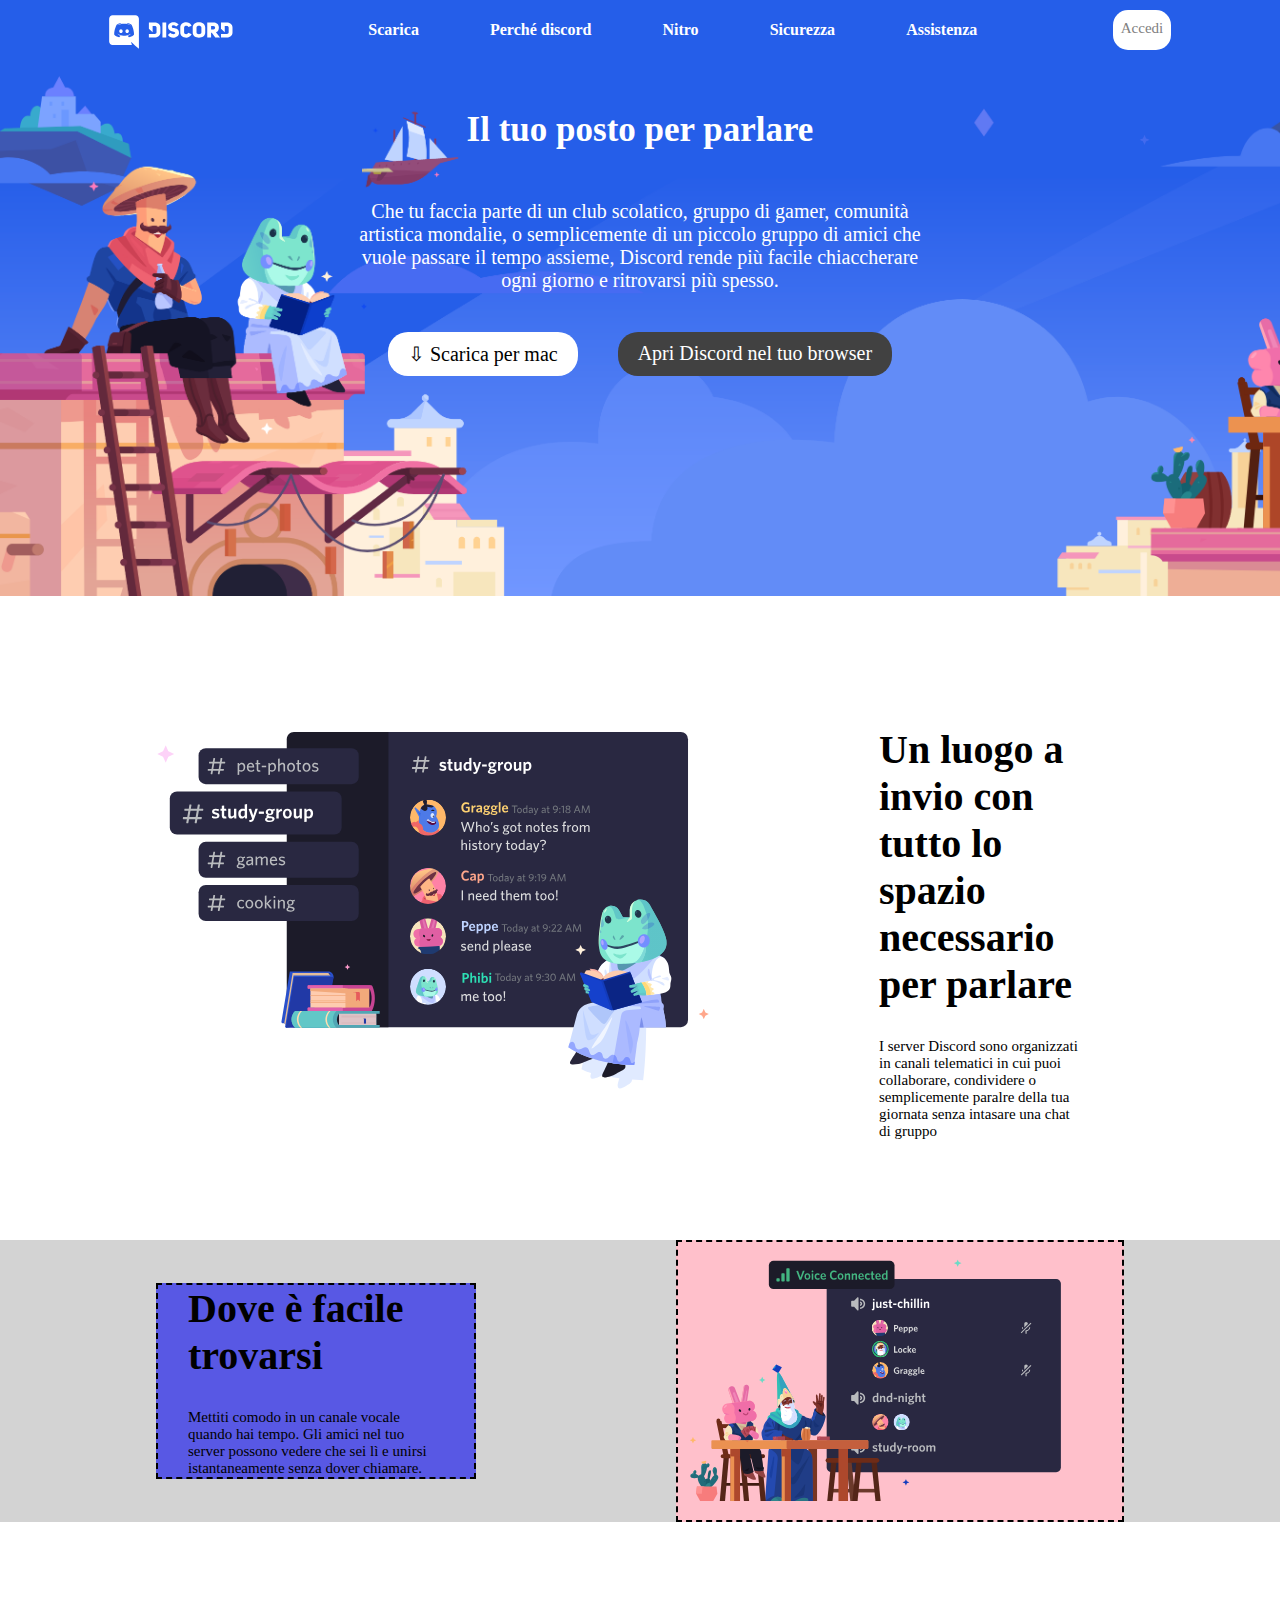
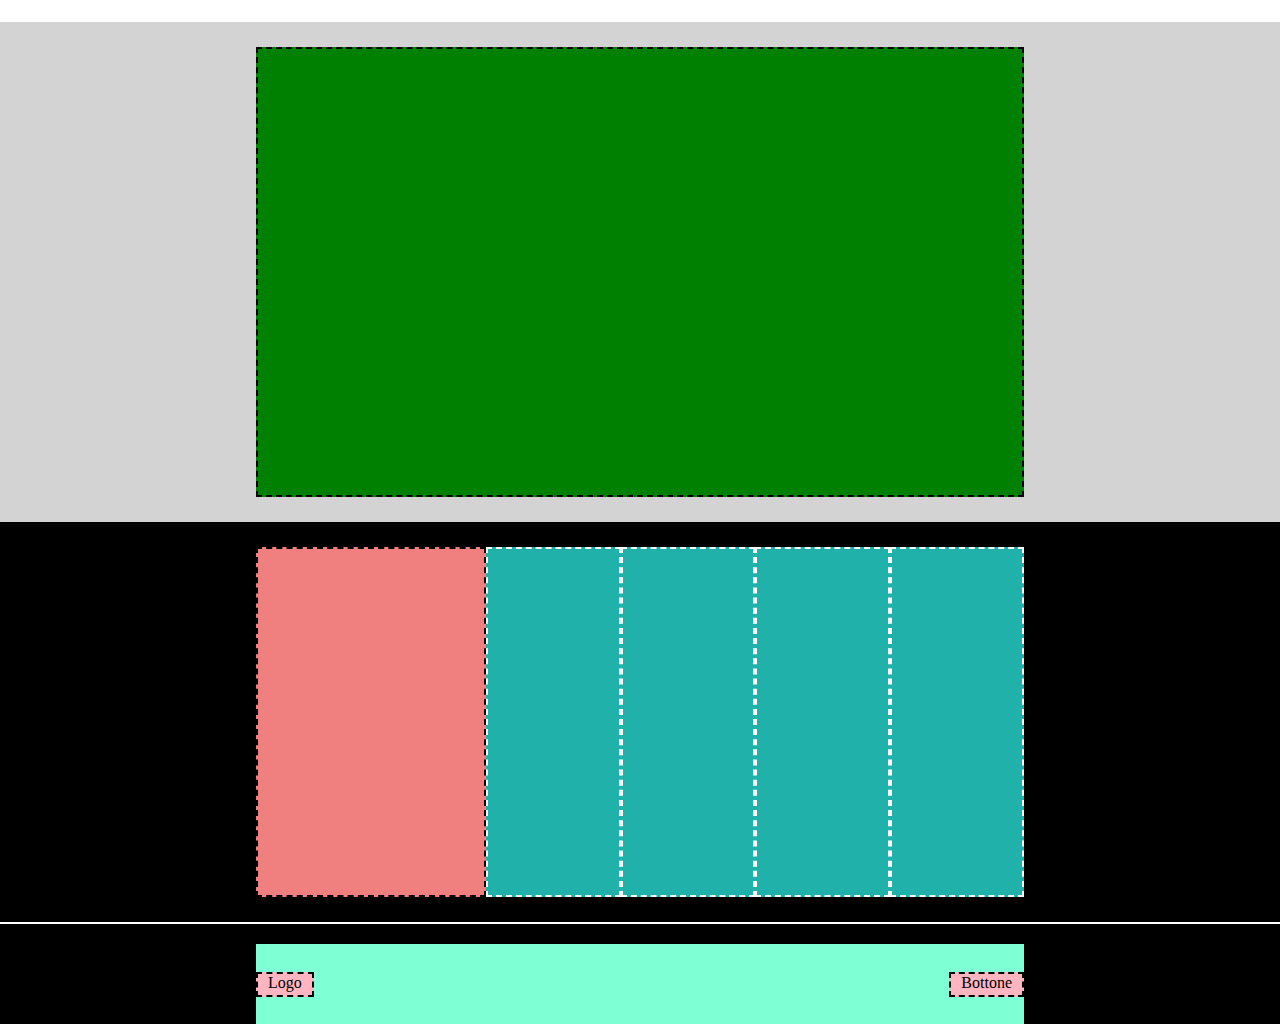
==== index.html @ e470d0fe "Caricamento di file index.html, syle.css e cartella img, header quasi completo e lavoro in corso sul" ====
<!DOCTYPE html>
<html lang="en">
    <head>
        <meta charset="UTF-8">
        <meta http-equiv="X-UA-Compatible" content="IE=edge">
        <meta name="viewport" content="width=device-width, initial-scale=1.0">
        <link rel="stylesheet" href="./css/style.css">
        <title>Esercizio: htmlcss-struttura-discord</title>
    </head>
    <body>

        <!-- Inizio header -->
        <header class="img-container">
            <div class="header-container">
                <div class="row-header">
                    <div class="col-logo margin-righ-100"><img src="./img/logo.svg" alt="logo"></div>
                        <div class="col-link ">
                            <ul class="unordered-list">
                                <li> <a class="link-header" href="https://discord.com/download">Scarica</a></li>
                                <li> <a class="link-header" href="https://discord.com/servers">Perché discord</a></li>
                                <li> <a class="link-header" href="https://discord.com/nitro">Nitro</a></li>
                                <li> <a class="link-header" href="https://discord.com/safetycenter">Sicurezza</a></li>
                                <li> <a class="link-header" href="https://support.discord.com/hc/it">Assistenza</a></li>
                            </ul>
                        </div>
                    <div class="col-login margin-left-100 accedi "> 
                        <a class="link-header-access" href="https://discord.com/channels/@me">Accedi</a>
                    </div>
                </div>
            </div>
            <!-- Header section -->
            <section class="row-blue">
                <div class="row-central">
                    <div class="pink-col ">
                        <h2 class="h2-title margin-top-bottom-50">Il tuo posto per parlare</h2>
                        <p class="first-p">Che tu faccia parte di un club scolatico, gruppo di gamer, comunità artistica mondalie, o semplicemente di un piccolo gruppo di amici che vuole passare il tempo assieme, Discord rende più facile chiaccherare ogni giorno e ritrovarsi più spesso.</p>
                        <div class="botton-container padding-vertical-200">
                            <div class="botton-common download-mac margin-20">&#8681; Scarica per mac</div>
                            <div class="botton-common open-discord-browser margin-20">Apri Discord nel tuo browser</div>
                        </div>
                        </div>
                </div>
            </section>
        </header>   
        
        <!-- Inizio Main --> 
        <main>

            <!-- Seconda section -->

            <section class="row-white">
                <div class="white-container margin-top-bottom-100">
                    <div class="lightblue-col margin-righ-30">
                        <img class="img-item" src="./img/item1.svg" alt="">
                    </div>
                    <div class="lightpink-col margin-top-30">
                        <h3>Un luogo a invio con tutto lo spazio necessario per parlare </h3>
                        <p class="margin-top-30 p-section-two">I server Discord sono organizzati in canali telematici in cui puoi collaborare, condividere o semplicemente paralre della tua giornata senza intasare una chat di gruppo</p>
                    </div>
                </div>
            </section>

            <!-- Terza section -->

            <section class="row-gray">
                <div class="gray-container  margin-top-bottom-100">
                    <div class="lightblue-col-two margin-righ-100">
                        <h3>Dove è facile trovarsi</h3>
                        <p class="margin-top-30 p-section-two">Mettiti comodo in un canale vocale quando hai tempo. Gli amici nel tuo server possono vedere che sei lì e unirsi istantaneamente senza dover chiamare. </p>
                    </div>
                    <div class="lightpink-col-two margin-left-100">
                        <img class="img-item" src="./img/item2.svg" alt="">
                    </div>
                </div>
            </section>

            <!-- Quarta section -->

            <section class="row-white">
                <div class="white-container">
                    <div class="lightblue-col">
                    </div>
                    <div class="lightpink-col">
                    </div>
                </div>
            </section>

              <!-- Quarta section -->

              <section class="row-gray">
                <div class="gray-container-two">
                    <div class="green-col">
                    </div>
                </div>
             </section>

            <!-- Quinta section -->

            <section class="row-black">
                <div class="black-container">
                        <div class="darkpink-col">
                        </div>
                        <div class="aqua-col">
                        </div>
                        <div class="aqua-col">
                        </div>
                        <div class="aqua-col">
                        </div>
                        <div class="aqua-col">
                        </div>
                </div>
            </section>
        </main>

        <!-- Footer -->

        <footer>
            <section class="row-black">
                <div class="black-container-two">
                    <div class="lightgreen-container">
                        <div class="footer-logo-col">Logo</div>
                        <div class="footer-bottone-col">Bottone</div>
                    </div>
                </div>
            </section>
        </footer>
    </body>
</html>
---- css/style.css ----
/* Stile di default */
*{
    margin: 0;
    padding: 0;
    box-sizing: border-box;
}
.margin-top-10{
    margin-top: 10px;
}

.margin-top-30{
    margin-top: 30px;
}
 .margin-horizontal-100{
    margin: 0px 100px;
 }
 
 .margin-left-100{
    margin-left: 100px;
 }

 .margin-righ-100{
    margin-right: 100px;
 }

 .margin-20{
    margin: 20px;
 }

 .margin-top-bottom-50{
    margin: 50px 0px;
 }

 .margin-top-bottom-100{
    margin: 100px 0px;
 }
 
 .padding-vertical-200{
    padding: 20px 0px 200px 0px;
 }

/* Stile header */

.header-container{   
    display: flex;
    width: 100%;
    height: 60px;
    justify-content: center;
    align-items: center;
}
 
.row-header{
    display: flex;   
    height: 40px;
    justify-content: space-between;   
}

.col-logo, .col-login, .col-link {
    height: 100%;
}

.col-logo {
    padding-top: 5px;
}

.col-link{
    text-align: center;
    width: 680px;
}

.col-login{
    display: flex;
    justify-content: flex-end;
}

/* Link  */

a:link {
    text-decoration: none;
}

.link-header{
    color: white;
    font-weight: bolder;
}

.link-header-access{
    color: grey;
    
}

/* Lista non ordinata*/

ul{
    display: flex;
    list-style-type: none;
    justify-content: space-around;
    align-items: center;
    height: 100%;
}

.accedi{
    font-size: 15px;
    border-radius: 15px;
    padding: 10px 8px 8px 8px;
    color: black;
    background-color: white;
}

/* Inizio main */

main{
 
}

/* Header section  */

.row-blue{
    margin-bottom: 2px;
}

.img-container{
    width: 100%;
    background-image: url(../img/jumbo.png);
    background-size: cover;
}

.row-central{
    display: flex;
    justify-content: center;
    padding: 0px 50px 0px 50px;
}

.pink-col{
    display: flex;
    flex-direction: column;
    justify-content: space-evenly;
    width: 50%;
    color: white;
}

.h2-title{
    font-size: 35px;
    text-align: center;
}

.first-p{
  text-align: center;
  font-size: 20px;
}

.botton-container{
    display: flex;
    justify-content: center;
}

.botton-common{
    font-size: 20px;
    border-radius: 20px;
    padding: 10px 20px 10px 20px;
}

.download-mac{
    color: black;
    background-color: white;
}

.open-discord-browser {
    color: white;
    background-color: rgb(65, 65, 65);
}


/* Seconda section */

.white-container{
    display: flex;
    width: 100%;
    background-color: white;
    justify-content: center;
}

.img-item{
   width: 90%;
   margin-bottom: 15px;
}

.lightpink-col{
    padding: 0px 60px 0px 60px;
    width: 25%;
}

h3{
    font-size: 40px;
}

.p-section-two{
    font-size: 15px;
}

/* Terza section */

.gray-container{
    background-color: lightgray;
    display: flex;
    width: 100%;
    justify-content: center;
    align-items: center;
}

.lightblue-col-two{
    border: 2px dashed black;
    width: 25%;
    background-color: rgb(88, 88, 228);
    padding: 0px 30px 0px 30px;
}

.lightpink-col-two{
    border: 2px dashed black;
    width: 35%;
    background-color: rgb(255, 192, 203);
}

/* Quarta section */

.gray-container-two{
    background-color: lightgray;
    display: flex;
    height: 500px;
    width: 100%;
    justify-content: center;
    align-items: center;
}

.green-col{
    border: 2px dashed black;
    height: 450px;
    width: 60%;
    background-color: green;
}

/* Quinta section */

.black-container{
    display: flex;
    height: 400px;
    width: 100%;
    background-color: rgb(0, 0, 0);
    justify-content: center;
    align-items: center;
    margin-bottom: 2px;
}

.darkpink-col{
    border: 2px dashed black;
    width: 18%;
    height: 350px;
    background-color: rgb(240, 128, 128);
}

.aqua-col{
    border: 2px dashed white;
    width: 10.5%;
    height: 350px;
    background-color: rgb(32, 178, 170);
}

/* Footer */

.black-container-two{
    display: flex;
    height: 100px;
    width: 100%;
    background-color: rgb(0, 0, 0);
    justify-content: center;
    align-items: flex-end;
}

.lightgreen-container{
    display: flex;
    width: 60%;
    height: 80px;
    background-color: rgb(127, 255, 212);
    justify-content: space-between;
    align-items: center;
}

.footer-logo-col, .footer-bottone-col{
    border: 2px dashed black;
    height: 25px;
    padding: 0px 10px 0px 10px;
    background-color: rgb(255, 182, 193);
}
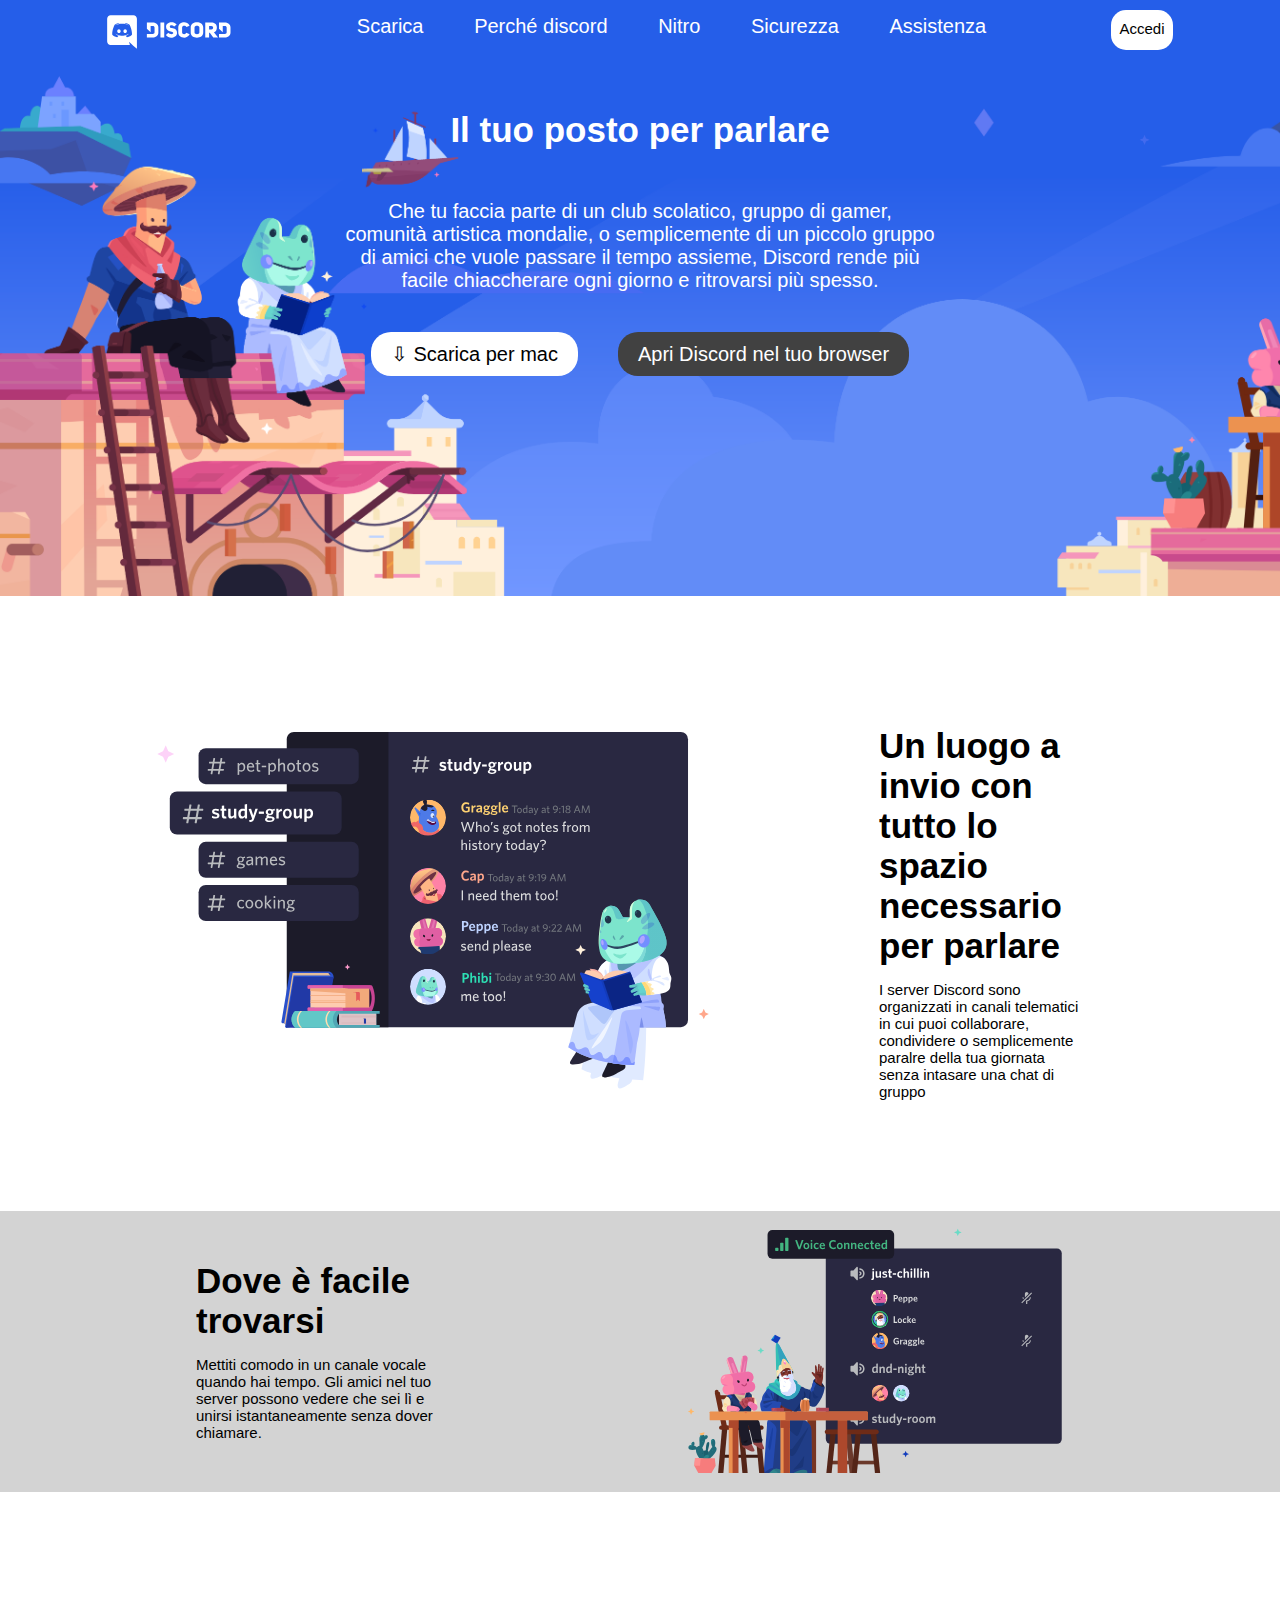
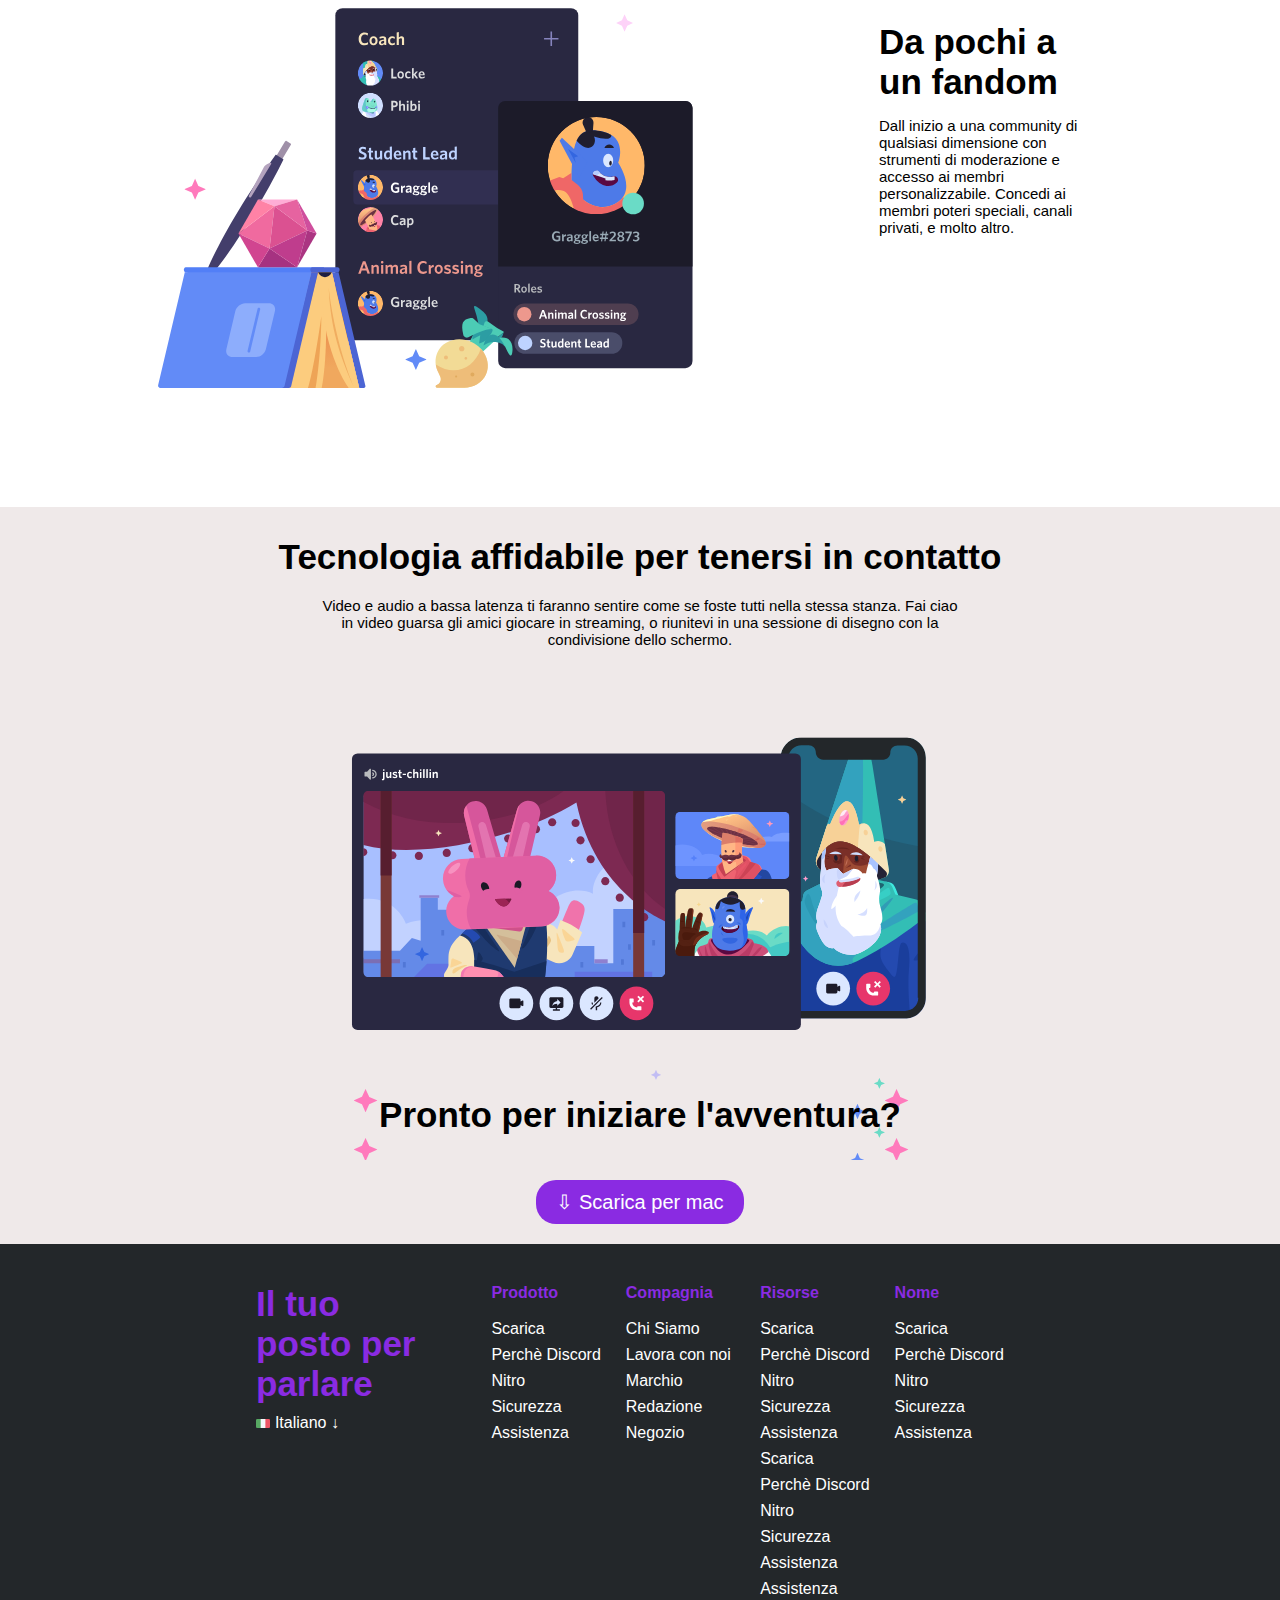
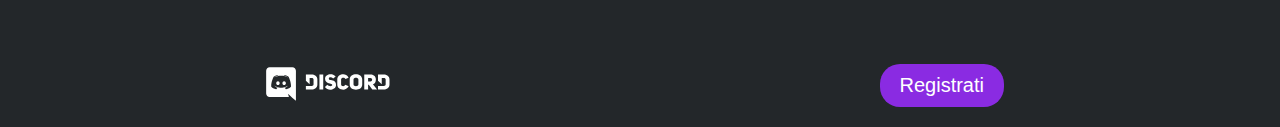
==== commit 00d94858: "Section quasi finite ed anche il footer, devo modificare le classi." ====
--- a/index.html
+++ b/index.html
@@ -4,6 +4,7 @@
         <meta charset="UTF-8">
         <meta http-equiv="X-UA-Compatible" content="IE=edge">
         <meta name="viewport" content="width=device-width, initial-scale=1.0">
+        <link href="http://fonts.cdnfonts.com/css/whitney-2" rel="stylesheet">
         <link rel="stylesheet" href="./css/style.css">
         <title>Esercizio: htmlcss-struttura-discord</title>
     </head>
@@ -13,9 +14,11 @@
         <header class="img-container">
             <div class="header-container">
                 <div class="row-header">
-                    <div class="col-logo margin-righ-100"><img src="./img/logo.svg" alt="logo"></div>
+                    <div class="col-logo margin-righ-100">
+                        <img src="./img/logo.svg" alt="logo">
+                    </div>
                         <div class="col-link ">
-                            <ul class="unordered-list">
+                            <ul class="unordered-list-header">
                                 <li> <a class="link-header" href="https://discord.com/download">Scarica</a></li>
                                 <li> <a class="link-header" href="https://discord.com/servers">Perché discord</a></li>
                                 <li> <a class="link-header" href="https://discord.com/nitro">Nitro</a></li>
@@ -24,19 +27,21 @@
                             </ul>
                         </div>
                     <div class="col-login margin-left-100 accedi "> 
-                        <a class="link-header-access" href="https://discord.com/channels/@me">Accedi</a>
+                        <a class="link-header-login" href="https://discord.com/channels/@me">Accedi</a>
                     </div>
                 </div>
             </div>
+
             <!-- Header section -->
+           
             <section class="row-blue">
                 <div class="row-central">
                     <div class="pink-col ">
                         <h2 class="h2-title margin-top-bottom-50">Il tuo posto per parlare</h2>
                         <p class="first-p">Che tu faccia parte di un club scolatico, gruppo di gamer, comunità artistica mondalie, o semplicemente di un piccolo gruppo di amici che vuole passare il tempo assieme, Discord rende più facile chiaccherare ogni giorno e ritrovarsi più spesso.</p>
-                        <div class="botton-container padding-vertical-200">
-                            <div class="botton-common download-mac margin-20">&#8681; Scarica per mac</div>
-                            <div class="botton-common open-discord-browser margin-20">Apri Discord nel tuo browser</div>
+                        <div class="button-container padding-vertical-200">
+                            <button class="button-common download-mac-first margin-20">&#8681; Scarica per mac</button>
+                            <button lin class="button-common open-discord-browser margin-20">Apri Discord nel tuo browser</button>
                         </div>
                         </div>
                 </div>
@@ -55,7 +60,7 @@
                     </div>
                     <div class="lightpink-col margin-top-30">
                         <h3>Un luogo a invio con tutto lo spazio necessario per parlare </h3>
-                        <p class="margin-top-30 p-section-two">I server Discord sono organizzati in canali telematici in cui puoi collaborare, condividere o semplicemente paralre della tua giornata senza intasare una chat di gruppo</p>
+                        <p class="margin-top-15 p-section-two">I server Discord sono organizzati in canali telematici in cui puoi collaborare, condividere o semplicemente paralre della tua giornata senza intasare una chat di gruppo</p>
                     </div>
                 </div>
             </section>
@@ -66,7 +71,7 @@
                 <div class="gray-container  margin-top-bottom-100">
                     <div class="lightblue-col-two margin-righ-100">
                         <h3>Dove è facile trovarsi</h3>
-                        <p class="margin-top-30 p-section-two">Mettiti comodo in un canale vocale quando hai tempo. Gli amici nel tuo server possono vedere che sei lì e unirsi istantaneamente senza dover chiamare. </p>
+                        <p class="margin-top-15 p-section-two">Mettiti comodo in un canale vocale quando hai tempo. Gli amici nel tuo server possono vedere che sei lì e unirsi istantaneamente senza dover chiamare. </p>
                     </div>
                     <div class="lightpink-col-two margin-left-100">
                         <img class="img-item" src="./img/item2.svg" alt="">
@@ -77,10 +82,13 @@
             <!-- Quarta section -->
 
             <section class="row-white">
-                <div class="white-container">
-                    <div class="lightblue-col">
+                <div class="white-container margin-top-bottom-100">
+                    <div class="lightblue-col margin-righ-30">
+                        <img class="img-item" src="./img/item3.svg" alt="">
                     </div>
-                    <div class="lightpink-col">
+                    <div class="lightpink-col margin-top-30">
+                        <h3>Da pochi a un fandom</h3>
+                        <p class="margin-top-15 p-section-two">Dall inizio a una community di qualsiasi dimensione con strumenti di moderazione e accesso ai membri personalizzabile. Concedi ai membri poteri speciali, canali privati, e molto altro.</p>
                     </div>
                 </div>
             </section>
@@ -88,10 +96,17 @@
               <!-- Quarta section -->
 
               <section class="row-gray">
-                <div class="gray-container-two">
-                    <div class="green-col">
+                <div class="gray-container-two ">
+                    <h3 class="margin-top-30">Tecnologia affidabile per tenersi in contatto</h3>
+                    <p class=" p-section-two p-ultimate ">Video e audio a bassa latenza ti faranno sentire come se foste tutti nella stessa stanza. Fai ciao in video guarsa gli amici giocare in streaming, o riunitevi in una sessione di disegno con la condivisione dello schermo.</p>
+                    <div class="green-col ">
+                        <img class="img-item-big" src="./img/item4-big.svg" alt="">
                     </div>
-                </div>
+                    <div class="background-stars">
+                        <h3>Pronto per iniziare l'avventura?</h3>
+                    </div>
+                        <div class="button-common download-mac-second margin-20">&#8681; Scarica per mac</div>
+                    </div>
              </section>
 
             <!-- Quinta section -->
@@ -99,27 +114,69 @@
             <section class="row-black">
                 <div class="black-container">
                         <div class="darkpink-col">
+                            <h3 class="h3-footer">Il tuo posto per parlare</h3>
+                            <img class="logo-ita" src="./img/ita.png" alt="">
+                            <span class="logo-ita"> Italiano &#8595;</span>
                         </div>
                         <div class="aqua-col">
+                            <ul class="unordered-list-footer">
+                                <li class="h3-footer">Prodotto</li>
+                                <li>Scarica</li>
+                                <li>Perchè Discord</li>
+                                <li>Nitro</li>
+                                <li>Sicurezza</li>
+                                <li>Assistenza</li>
+                            </ul>
                         </div>
                         <div class="aqua-col">
+                            <ul class="unordered-list-footer">
+                                <li class="h3-footer">Compagnia</li>
+                                <li>Chi Siamo</li>
+                                <li>Lavora con noi</li>
+                                <li>Marchio</li>
+                                <li>Redazione</li>
+                                <li>Negozio</li>
+                            </ul>
                         </div>
                         <div class="aqua-col">
+                            <ul class="unordered-list-footer">
+                                <li class="h3-footer">Risorse</li>
+                                <li>Scarica</li>
+                                <li>Perchè Discord</li>
+                                <li>Nitro</li>
+                                <li>Sicurezza</li>
+                                <li>Assistenza</li>
+                                <li>Scarica</li>
+                                <li>Perchè Discord</li>
+                                <li>Nitro</li>
+                                <li>Sicurezza</li>
+                                <li>Assistenza</li>
+                                <li>Assistenza</li>
+                            </ul>
                         </div>
                         <div class="aqua-col">
+                            <ul class="unordered-list-footer">
+                                <li class="h3-footer">Nome</li>
+                                <li>Scarica</li>
+                                <li>Perchè Discord</li>
+                                <li>Nitro</li>
+                                <li>Sicurezza</li>
+                                <li>Assistenza</li>
+                            </ul>
                         </div>
                 </div>
             </section>
         </main>
 
         <!-- Footer -->
-
         <footer>
-            <section class="row-black">
+            <section>
                 <div class="black-container-two">
                     <div class="lightgreen-container">
-                        <div class="footer-logo-col">Logo</div>
-                        <div class="footer-bottone-col">Bottone</div>
+                        <div class="footer-logo-col">
+                            <img src="./img/logo.svg" alt="logo">
+                        </div>
+                        <div class="button-common download-mac-second margin-20">Registrati</div>
                     </div>
                 </div>
             </section>
--- a/css/style.css
+++ b/css/style.css
@@ -3,9 +3,13 @@
     margin: 0;
     padding: 0;
     box-sizing: border-box;
-}
-.margin-top-10{
-    margin-top: 10px;
+    font-family: 'Whitney', sans-serif;
+    font-family: 'Whitney Semibold', sans-serif;
+    font-family: 'Whitney Book', sans-serif;
+    font-family: 'Whitney Light', sans-serif;
+}
+.margin-top-15{
+    margin-top: 15px;
 }
 
 .margin-top-30{
@@ -36,18 +40,24 @@
  }
  
  .padding-vertical-200{
-    padding: 20px 0px 200px 0px;
- }
-
-/* Stile header */
-
+     padding: 20px 0px 200px 0px;
+    }
+    
+    /* Stile header */
+    
 .header-container{   
-    display: flex;
-    width: 100%;
-    height: 60px;
-    justify-content: center;
-    align-items: center;
-}
+        display: flex;
+        width: 100%;
+        height: 60px;
+        justify-content: center;
+        align-items: center;
+    }
+
+.img-container{
+        width: 100%;
+        background-image: url(../img/jumbo.png);
+        background-size: cover;
+    }
  
 .row-header{
     display: flex;   
@@ -73,30 +83,24 @@
     justify-content: flex-end;
 }
 
-/* Link  */
+/* Link contenuti nell'header e disposti in una lista non ordinata */
 
 a:link {
     text-decoration: none;
 }
 
+a:hover{
+    color:red;
+}
+
 .link-header{
     color: white;
-    font-weight: bolder;
-}
-
-.link-header-access{
-    color: grey;
-    
-}
-
-/* Lista non ordinata*/
-
-ul{
-    display: flex;
-    list-style-type: none;
-    justify-content: space-around;
-    align-items: center;
-    height: 100%;
+    font-size: 20px;
+}
+
+.link-header-login{
+    color: rgb(0, 0, 0);
+    
 }
 
 .accedi{
@@ -107,22 +111,21 @@
     background-color: white;
 }
 
-/* Inizio main */
-
-main{
- 
-}
-
-/* Header section  */
+/* Lista non ordinata*/
+
+.unordered-list-header{
+    display: flex;
+    list-style-type: none;
+    justify-content: space-around;
+    align-items: center;
+    height: 100%;
+}
+
+
+/* Inizio Main ed Header section  */
 
 .row-blue{
     margin-bottom: 2px;
-}
-
-.img-container{
-    width: 100%;
-    background-image: url(../img/jumbo.png);
-    background-size: cover;
 }
 
 .row-central{
@@ -149,18 +152,19 @@
   font-size: 20px;
 }
 
-.botton-container{
-    display: flex;
-    justify-content: center;
-}
-
-.botton-common{
+.button-container{
+    display: flex;
+    justify-content: center;
+}
+
+.button-common{
+    border: none;
     font-size: 20px;
     border-radius: 20px;
     padding: 10px 20px 10px 20px;
 }
 
-.download-mac{
+.download-mac-first{
     color: black;
     background-color: white;
 }
@@ -191,11 +195,12 @@
 }
 
 h3{
-    font-size: 40px;
+    font-size: 35px;
 }
 
 .p-section-two{
     font-size: 15px;
+    
 }
 
 /* Terza section */
@@ -209,34 +214,40 @@
 }
 
 .lightblue-col-two{
-    border: 2px dashed black;
     width: 25%;
-    background-color: rgb(88, 88, 228);
-    padding: 0px 30px 0px 30px;
+    padding: 0px 40px 0px 40px;
 }
 
 .lightpink-col-two{
-    border: 2px dashed black;
     width: 35%;
-    background-color: rgb(255, 192, 203);
-}
-
+}
+
+.p-ultimate{
+    width: 50%;
+    text-align: center;
+    margin: 20px 0px 50px 0px;
+}
 /* Quarta section */
 
 .gray-container-two{
-    background-color: lightgray;
-    display: flex;
-    height: 500px;
-    width: 100%;
-    justify-content: center;
-    align-items: center;
+   
+    background-color: rgb(239, 233, 233);
+    display: flex;
+    width: 100%;
+    justify-content: center;
+    align-items: center;
+    flex-direction: column;
 }
 
 .green-col{
-    border: 2px dashed black;
-    height: 450px;
+    display: flex;
     width: 60%;
-    background-color: green;
+    justify-content: center;
+    align-items: center;
+}
+
+.img-item-big{
+    width: 80%;
 }
 
 /* Quinta section */
@@ -245,49 +256,71 @@
     display: flex;
     height: 400px;
     width: 100%;
-    background-color: rgb(0, 0, 0);
-    justify-content: center;
-    align-items: center;
-    margin-bottom: 2px;
+    background-color: rgb(35, 39, 42);
+    justify-content: center;
+    align-items: center;
+    padding-top: 20px;
 }
 
 .darkpink-col{
-    border: 2px dashed black;
     width: 18%;
     height: 350px;
-    background-color: rgb(240, 128, 128);
+    padding-right: 50px;
+    
+}
+
+.h3-footer{
+    padding-top: 5px;
+    margin-bottom: 10px;
+    font-weight: bold;
+    color: blueviolet;
 }
 
 .aqua-col{
-    border: 2px dashed white;
     width: 10.5%;
     height: 350px;
-    background-color: rgb(32, 178, 170);
-}
-
+}
+
+.background-stars{
+    background-image: url(../img/stars.svg);
+    padding: 25px;
+}
+
+.download-mac-second{
+    background-color: blueviolet;
+    color: white;
+}
+
+li{
+    padding-bottom: 8px;
+}
+.logo-ita{
+    width: 8%;
+    color: white;
+}
+
+.unordered-list-footer{
+    list-style-type: none;
+    padding-left: 5px;
+    color: white;
+    height: 100%;
+}
 /* Footer */
 
 .black-container-two{
     display: flex;
-    height: 100px;
-    width: 100%;
-    background-color: rgb(0, 0, 0);
+    width: 100%;
+    background-color: rgb(35, 39, 42);
     justify-content: center;
     align-items: flex-end;
 }
-
 .lightgreen-container{
     display: flex;
     width: 60%;
-    height: 80px;
-    background-color: rgb(127, 255, 212);
     justify-content: space-between;
     align-items: center;
 }
 
 .footer-logo-col, .footer-bottone-col{
-    border: 2px dashed black;
-    height: 25px;
     padding: 0px 10px 0px 10px;
-    background-color: rgb(255, 182, 193);
 }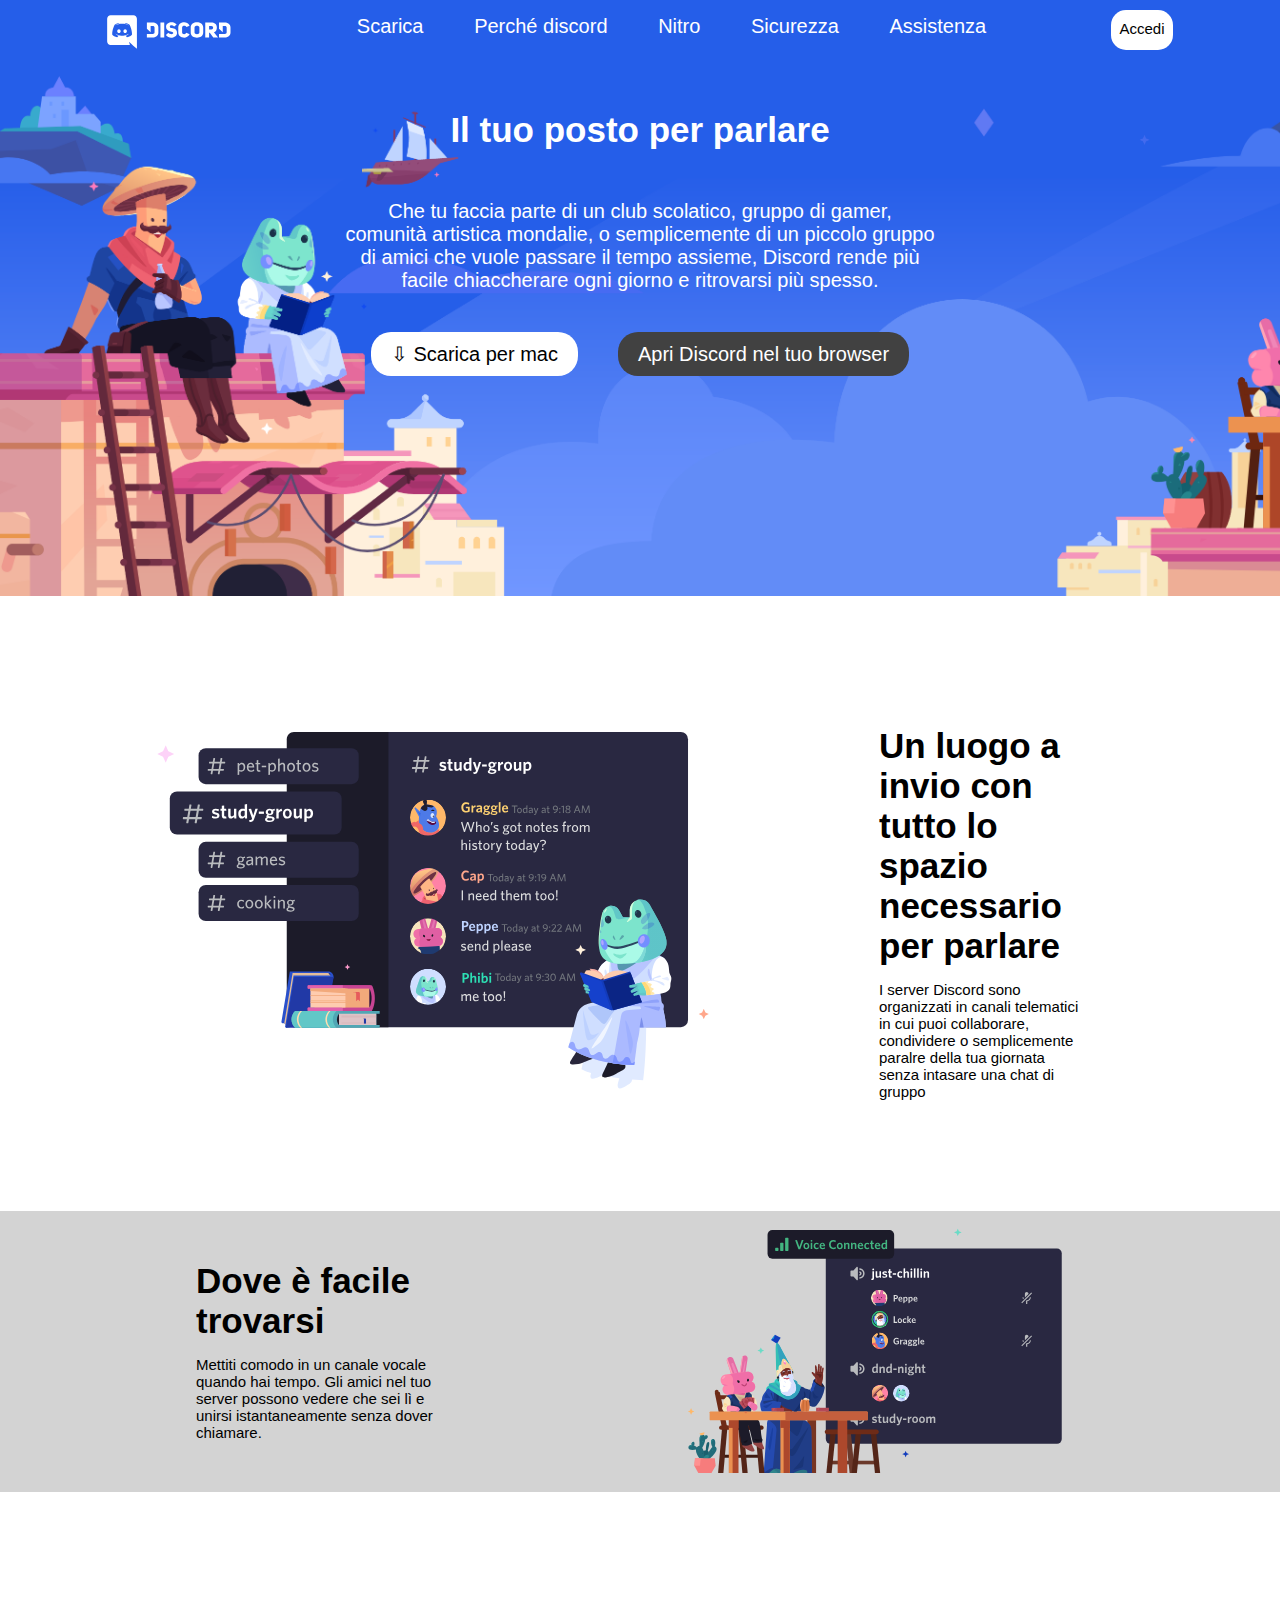
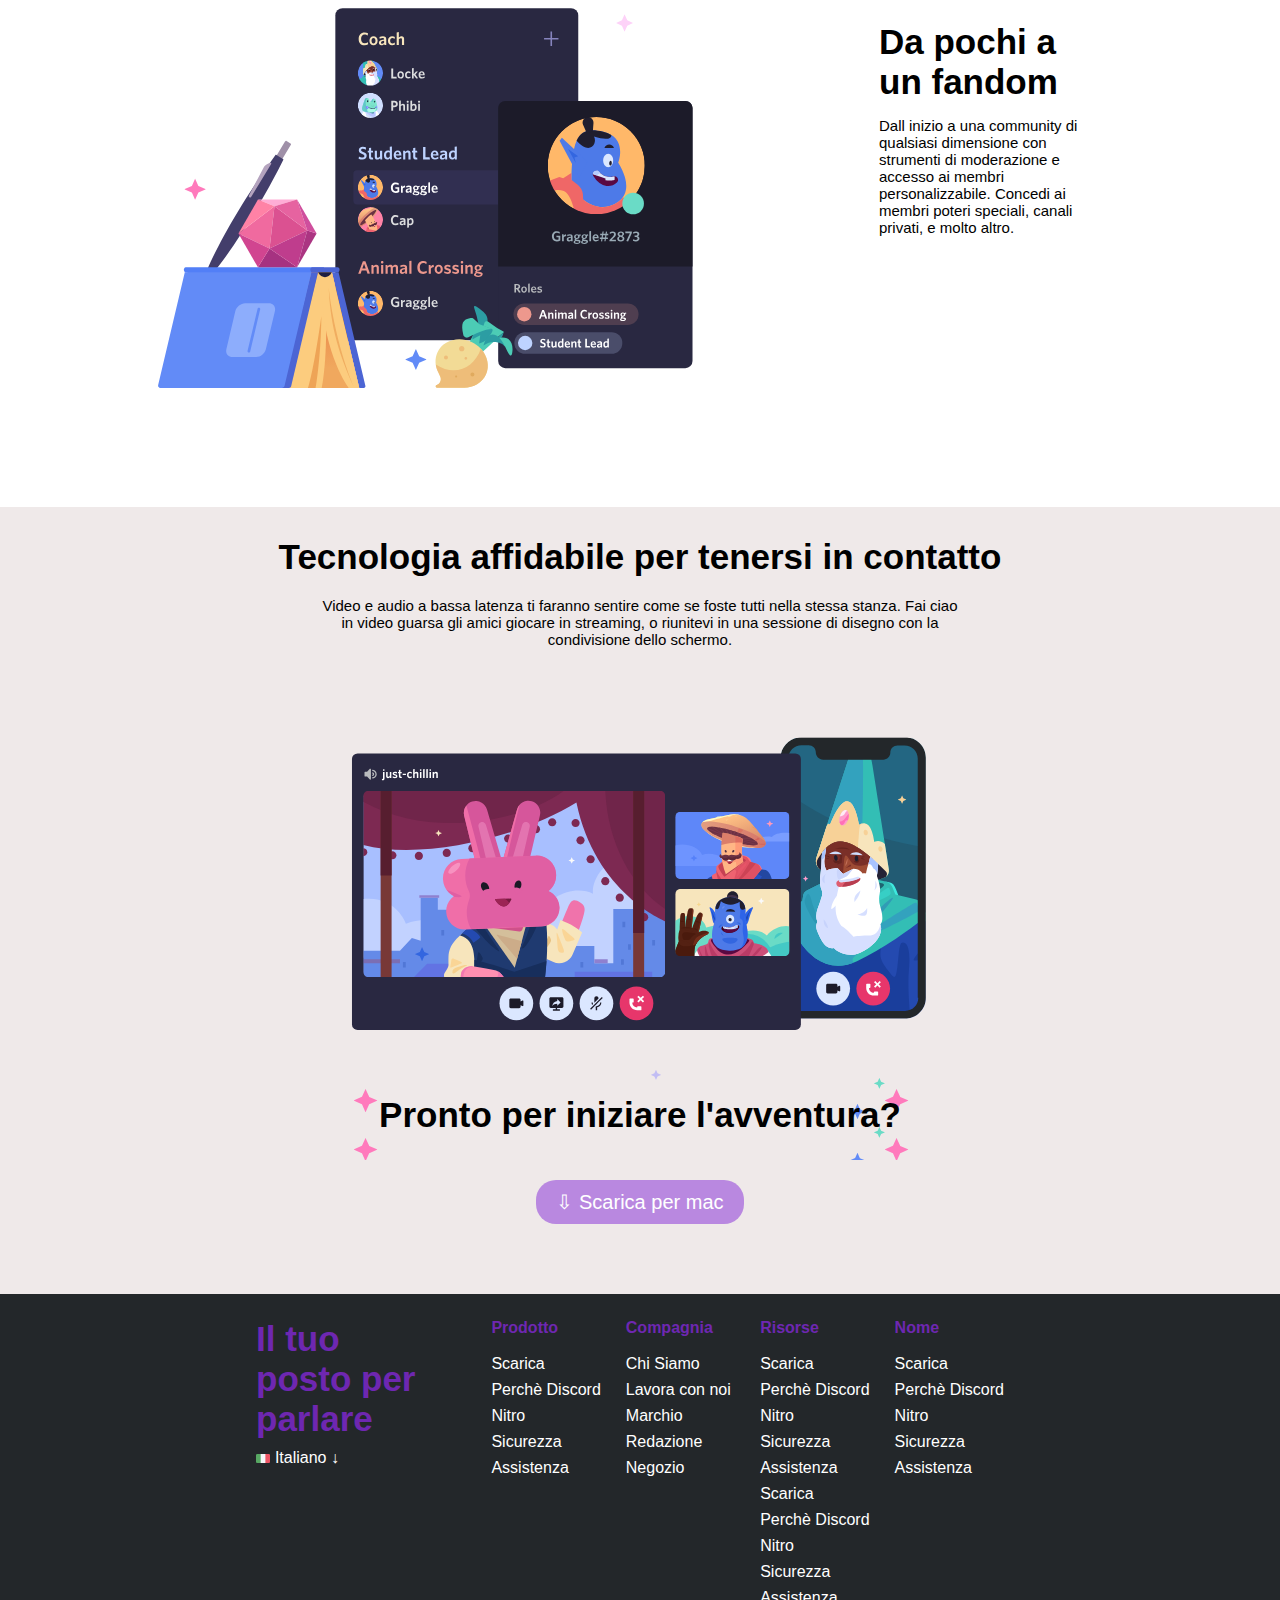
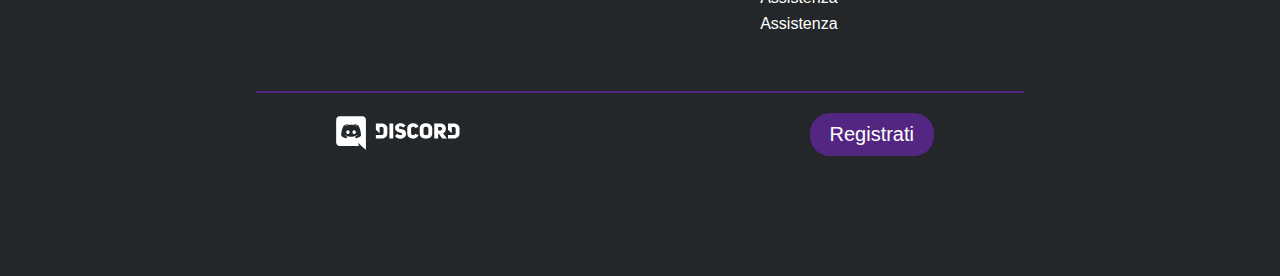
==== commit c90ce964: "Esercizio quasi completo" ====
--- a/index.html
+++ b/index.html
@@ -41,7 +41,7 @@
                         <p class="first-p">Che tu faccia parte di un club scolatico, gruppo di gamer, comunità artistica mondalie, o semplicemente di un piccolo gruppo di amici che vuole passare il tempo assieme, Discord rende più facile chiaccherare ogni giorno e ritrovarsi più spesso.</p>
                         <div class="button-container padding-vertical-200">
                             <button class="button-common download-mac-first margin-20">&#8681; Scarica per mac</button>
-                            <button lin class="button-common open-discord-browser margin-20">Apri Discord nel tuo browser</button>
+                            <button class="button-common open-discord-browser margin-20">Apri Discord nel tuo browser</button>
                         </div>
                         </div>
                 </div>
@@ -108,11 +108,12 @@
                         <div class="button-common download-mac-second margin-20">&#8681; Scarica per mac</div>
                     </div>
              </section>
-
-            <!-- Quinta section -->
-
-            <section class="row-black">
-                <div class="black-container">
+            </main>
+             
+            <!-- Footer  section -->
+            <footer class="border"> 
+            <section class="row-black ">
+                <div class="black-container" >
                         <div class="darkpink-col">
                             <h3 class="h3-footer">Il tuo posto per parlare</h3>
                             <img class="logo-ita" src="./img/ita.png" alt="">
@@ -166,14 +167,11 @@
                         </div>
                 </div>
             </section>
-        </main>
-
-        <!-- Footer -->
-        <footer>
+            
             <section>
                 <div class="black-container-two">
-                    <div class="lightgreen-container">
-                        <div class="footer-logo-col">
+                    <div class="lightgreen-container border-top">
+                        <div class="footer-logo-col ">
                             <img src="./img/logo.svg" alt="logo">
                         </div>
                         <div class="button-common download-mac-second margin-20">Registrati</div>
--- a/css/style.css
+++ b/css/style.css
@@ -237,6 +237,7 @@
     justify-content: center;
     align-items: center;
     flex-direction: column;
+    padding-bottom: 50px;
 }
 
 .green-col{
@@ -254,31 +255,28 @@
 
 .black-container{
     display: flex;
-    height: 400px;
     width: 100%;
     background-color: rgb(35, 39, 42);
     justify-content: center;
-    align-items: center;
+    align-items: flex-start;
     padding-top: 20px;
+    padding-bottom: 50px;
 }
 
 .darkpink-col{
     width: 18%;
-    height: 350px;
     padding-right: 50px;
-    
 }
 
 .h3-footer{
     padding-top: 5px;
     margin-bottom: 10px;
     font-weight: bold;
-    color: blueviolet;
+    color: rgb(131, 40, 216, 0.8);
 }
 
 .aqua-col{
     width: 10.5%;
-    height: 350px;
 }
 
 .background-stars{
@@ -287,7 +285,7 @@
 }
 
 .download-mac-second{
-    background-color: blueviolet;
+    background-color: rgb(131, 40, 216, 0.5);
     color: white;
 }
 
@@ -313,14 +311,23 @@
     background-color: rgb(35, 39, 42);
     justify-content: center;
     align-items: flex-end;
-}
+   
+}
+
 .lightgreen-container{
     display: flex;
     width: 60%;
     justify-content: space-between;
     align-items: center;
+    margin-bottom: 100px;
 }
 
 .footer-logo-col, .footer-bottone-col{
     padding: 0px 10px 0px 10px;
+}
+
+.border-top{
+    background-color: rgb(35, 39, 42);
+    padding: 0px 70px 0px 70px;
+    border-top: 2px solid rgb(131, 40, 216, 0.5);
 }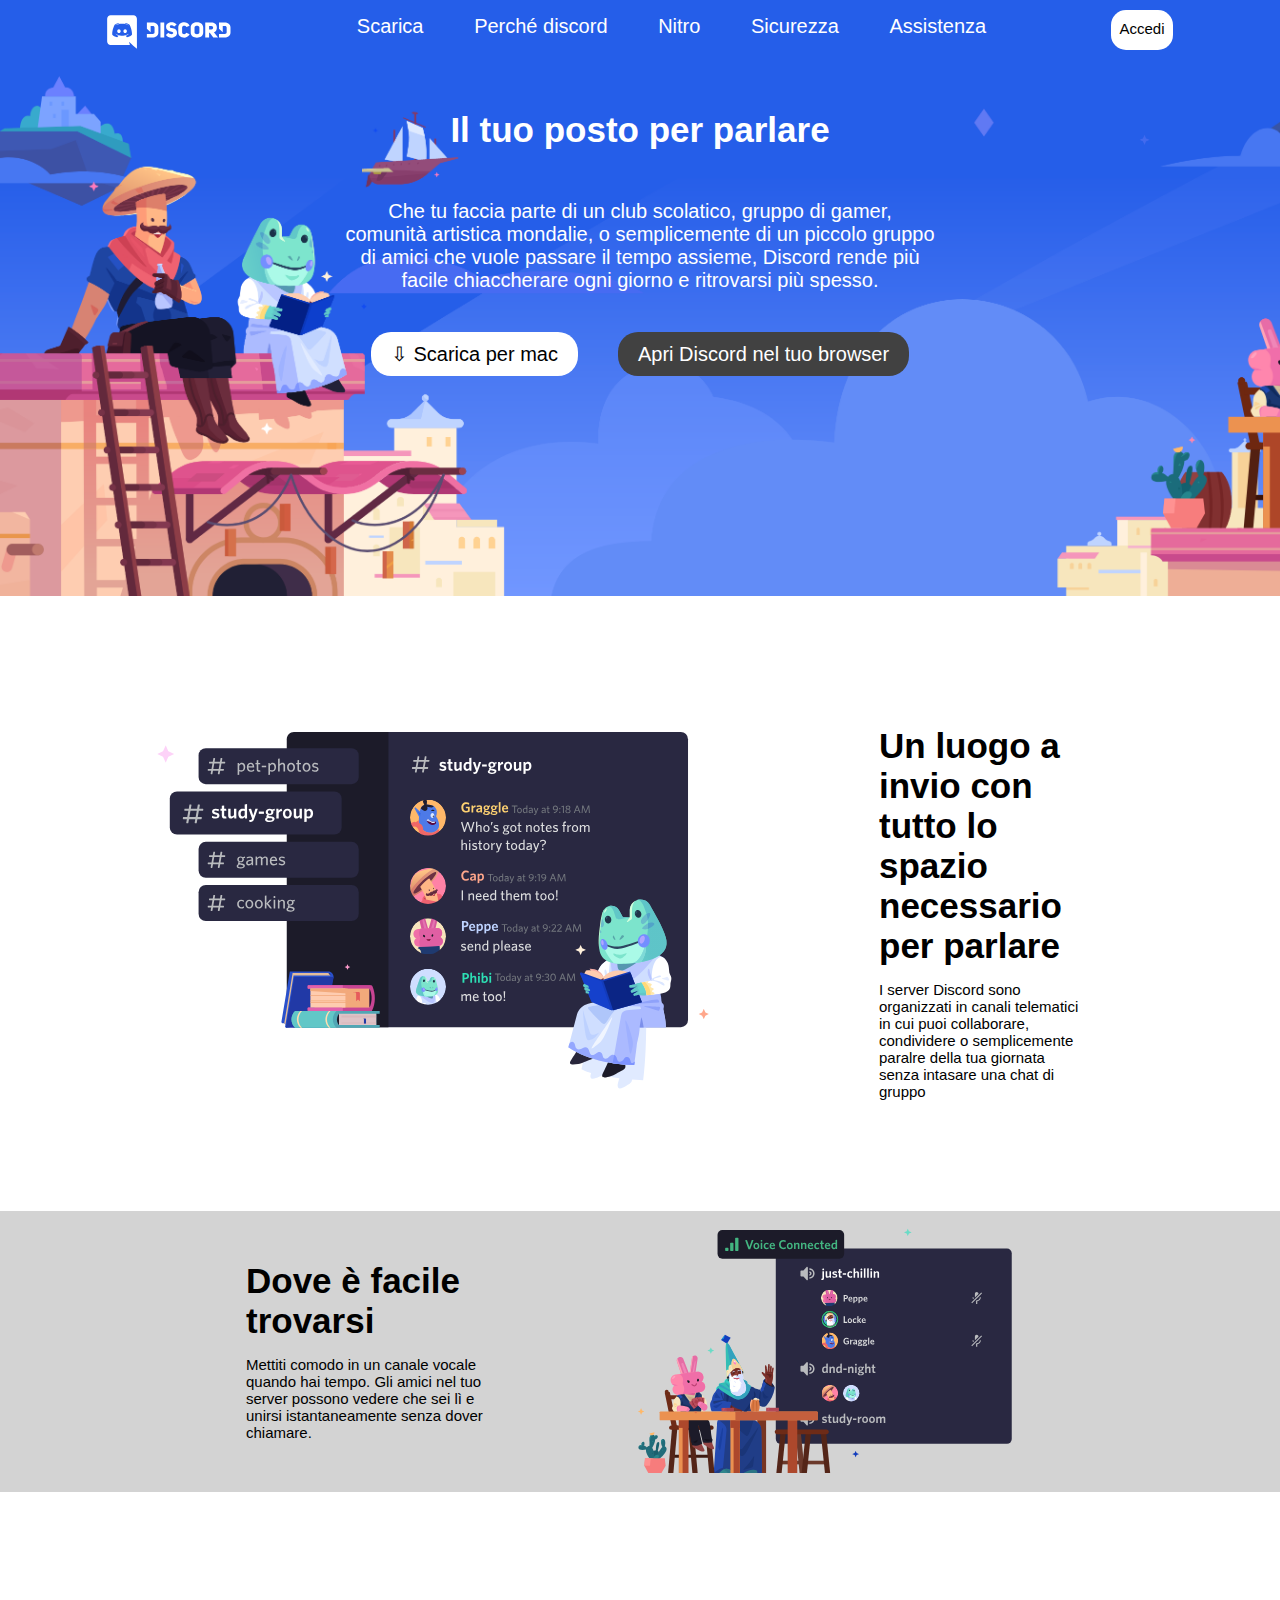
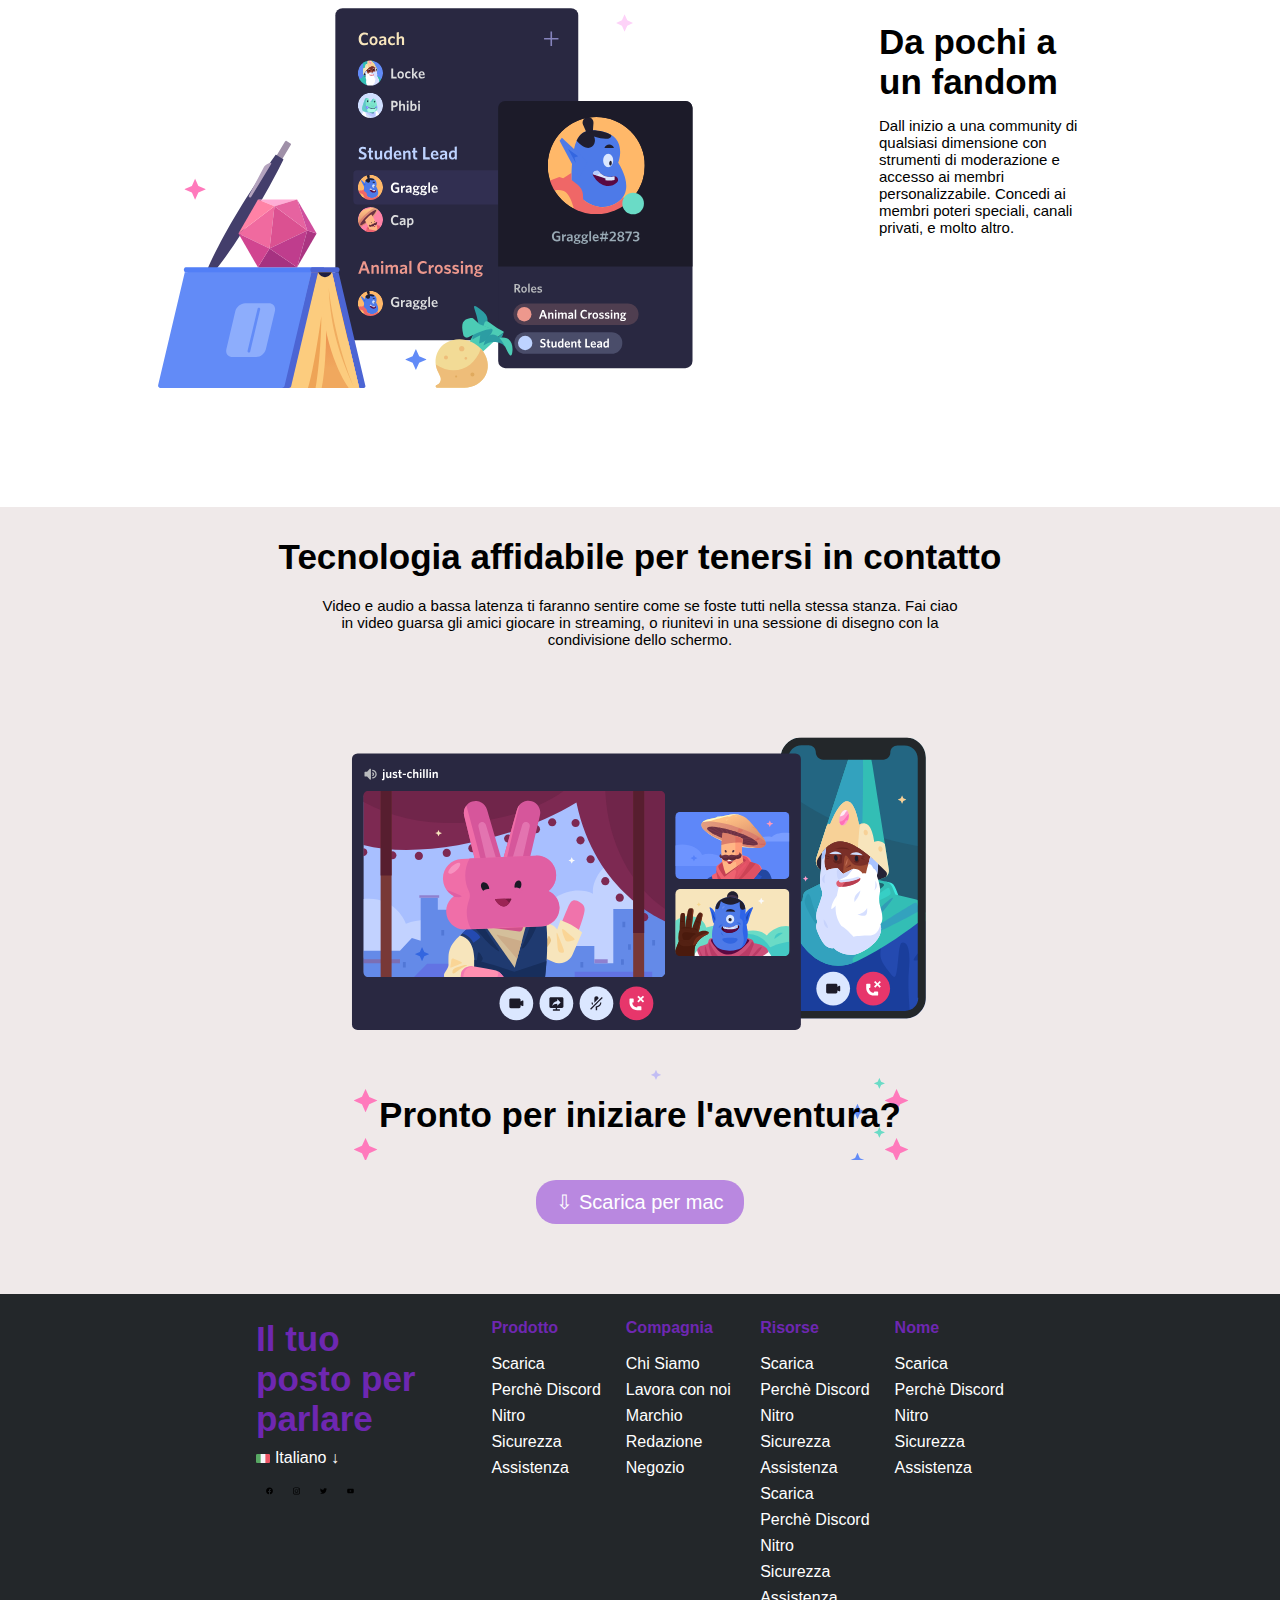
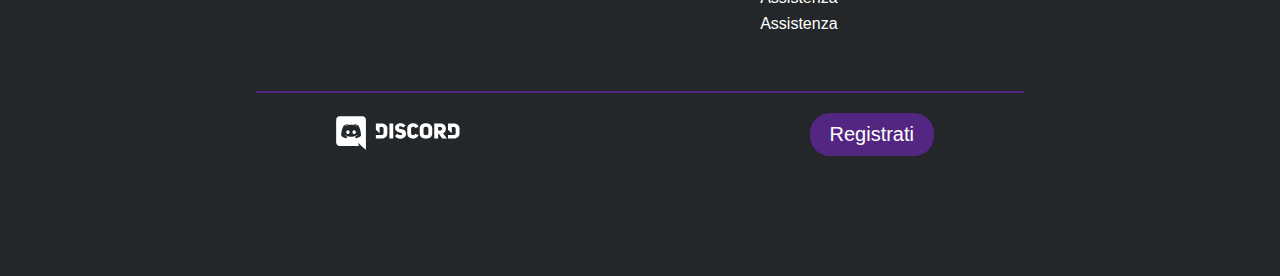
==== commit 230721f2: "Aggiunta loghi social, cambio di alcuni nomi delle classi, esercizio completo." ====
--- a/index.html
+++ b/index.html
@@ -6,15 +6,16 @@
         <meta name="viewport" content="width=device-width, initial-scale=1.0">
         <link href="http://fonts.cdnfonts.com/css/whitney-2" rel="stylesheet">
         <link rel="stylesheet" href="./css/style.css">
-        <title>Esercizio: htmlcss-struttura-discord</title>
+        <title>Esercizio:  htmlcss-discord</title>
     </head>
     <body>
 
         <!-- Inizio header -->
+
         <header class="img-container">
             <div class="header-container">
                 <div class="row-header">
-                    <div class="col-logo margin-righ-100">
+                    <div class="col-logo margin-right-100">
                         <img src="./img/logo.svg" alt="logo">
                     </div>
                         <div class="col-link ">
@@ -36,9 +37,9 @@
            
             <section class="row-blue">
                 <div class="row-central">
-                    <div class="pink-col ">
+                    <div class="header-col">
                         <h2 class="h2-title margin-top-bottom-50">Il tuo posto per parlare</h2>
-                        <p class="first-p">Che tu faccia parte di un club scolatico, gruppo di gamer, comunità artistica mondalie, o semplicemente di un piccolo gruppo di amici che vuole passare il tempo assieme, Discord rende più facile chiaccherare ogni giorno e ritrovarsi più spesso.</p>
+                        <p class="header-p">Che tu faccia parte di un club scolatico, gruppo di gamer, comunità artistica mondalie, o semplicemente di un piccolo gruppo di amici che vuole passare il tempo assieme, Discord rende più facile chiaccherare ogni giorno e ritrovarsi più spesso.</p>
                         <div class="button-container padding-vertical-200">
                             <button class="button-common download-mac-first margin-20">&#8681; Scarica per mac</button>
                             <button class="button-common open-discord-browser margin-20">Apri Discord nel tuo browser</button>
@@ -49,16 +50,17 @@
         </header>   
         
         <!-- Inizio Main --> 
+
         <main>
 
             <!-- Seconda section -->
 
-            <section class="row-white">
-                <div class="white-container margin-top-bottom-100">
-                    <div class="lightblue-col margin-righ-30">
+            <section class="row-section">
+                <div class="section-container margin-top-bottom-100">
+                    <div class="margin-righ-30">
                         <img class="img-item" src="./img/item1.svg" alt="">
                     </div>
-                    <div class="lightpink-col margin-top-30">
+                    <div class="second-section-col margin-top-30">
                         <h3>Un luogo a invio con tutto lo spazio necessario per parlare </h3>
                         <p class="margin-top-15 p-section-two">I server Discord sono organizzati in canali telematici in cui puoi collaborare, condividere o semplicemente paralre della tua giornata senza intasare una chat di gruppo</p>
                     </div>
@@ -69,11 +71,11 @@
 
             <section class="row-gray">
                 <div class="gray-container  margin-top-bottom-100">
-                    <div class="lightblue-col-two margin-righ-100">
+                    <div class="third-section-col margin-righ-100">
                         <h3>Dove è facile trovarsi</h3>
                         <p class="margin-top-15 p-section-two">Mettiti comodo in un canale vocale quando hai tempo. Gli amici nel tuo server possono vedere che sei lì e unirsi istantaneamente senza dover chiamare. </p>
                     </div>
-                    <div class="lightpink-col-two margin-left-100">
+                    <div class="third-section-col-two margin-left-100">
                         <img class="img-item" src="./img/item2.svg" alt="">
                     </div>
                 </div>
@@ -81,12 +83,12 @@
 
             <!-- Quarta section -->
 
-            <section class="row-white">
-                <div class="white-container margin-top-bottom-100">
-                    <div class="lightblue-col margin-righ-30">
+            <section class="row-section">
+                <div class="section-container margin-top-bottom-100">
+                    <div class="margin-right-30">
                         <img class="img-item" src="./img/item3.svg" alt="">
                     </div>
-                    <div class="lightpink-col margin-top-30">
+                    <div class="second-section-col margin-top-30">
                         <h3>Da pochi a un fandom</h3>
                         <p class="margin-top-15 p-section-two">Dall inizio a una community di qualsiasi dimensione con strumenti di moderazione e accesso ai membri personalizzabile. Concedi ai membri poteri speciali, canali privati, e molto altro.</p>
                     </div>
@@ -95,11 +97,11 @@
 
               <!-- Quarta section -->
 
-              <section class="row-gray">
-                <div class="gray-container-two ">
+              <section >
+                <div class="fuor-section-container ">
                     <h3 class="margin-top-30">Tecnologia affidabile per tenersi in contatto</h3>
                     <p class=" p-section-two p-ultimate ">Video e audio a bassa latenza ti faranno sentire come se foste tutti nella stessa stanza. Fai ciao in video guarsa gli amici giocare in streaming, o riunitevi in una sessione di disegno con la condivisione dello schermo.</p>
-                    <div class="green-col ">
+                    <div class="four-section-col ">
                         <img class="img-item-big" src="./img/item4-big.svg" alt="">
                     </div>
                     <div class="background-stars">
@@ -112,72 +114,81 @@
              
             <!-- Footer  section -->
             <footer class="border"> 
-            <section class="row-black ">
-                <div class="black-container" >
-                        <div class="darkpink-col">
-                            <h3 class="h3-footer">Il tuo posto per parlare</h3>
-                            <img class="logo-ita" src="./img/ita.png" alt="">
-                            <span class="logo-ita"> Italiano &#8595;</span>
+                <section class="row-footer ">
+                    <div class="footer-container" >
+                            <div class="first-footer-col">
+                                <h3 class="h3-footer">Il tuo posto per parlare</h3>
+                                <img class="logo-ita" src="./img/ita.png" alt="">
+                                <span class="logo-ita"> Italiano &#8595;</span>
+                                <div class="social">
+                                    <img class="social-logo" src="./img/facebook.svg" alt="">
+                                    <img class="social-logo" src="./img/instagram.svg" alt="">
+                                    <img class="social-logo" src="./img/twitter.svg" alt="">
+                                    <img class="social-logo" src="./img/youtube.svg" alt="">
+                                    
+                                </div>
+
+                                
+                            </div>
+                            <div class="footer-col">
+                                <ul class="unordered-list-footer">
+                                    <li class="h3-footer">Prodotto</li>
+                                    <li>Scarica</li>
+                                    <li>Perchè Discord</li>
+                                    <li>Nitro</li>
+                                    <li>Sicurezza</li>
+                                    <li>Assistenza</li>
+                                </ul>
+                            </div>
+                            <div class="footer-col">
+                                <ul class="unordered-list-footer">
+                                    <li class="h3-footer">Compagnia</li>
+                                    <li>Chi Siamo</li>
+                                    <li>Lavora con noi</li>
+                                    <li>Marchio</li>
+                                    <li>Redazione</li>
+                                    <li>Negozio</li>
+                                </ul>
+                            </div>
+                            <div class="footer-col">
+                                <ul class="unordered-list-footer">
+                                    <li class="h3-footer">Risorse</li>
+                                    <li>Scarica</li>
+                                    <li>Perchè Discord</li>
+                                    <li>Nitro</li>
+                                    <li>Sicurezza</li>
+                                    <li>Assistenza</li>
+                                    <li>Scarica</li>
+                                    <li>Perchè Discord</li>
+                                    <li>Nitro</li>
+                                    <li>Sicurezza</li>
+                                    <li>Assistenza</li>
+                                    <li>Assistenza</li>
+                                </ul>
+                            </div>
+                            <div class="footer-col">
+                                <ul class="unordered-list-footer">
+                                    <li class="h3-footer">Nome</li>
+                                    <li>Scarica</li>
+                                    <li>Perchè Discord</li>
+                                    <li>Nitro</li>
+                                    <li>Sicurezza</li>
+                                    <li>Assistenza</li>
+                                </ul>
+                            </div>
+                    </div>
+                </section>
+
+                <section>
+                    <div class="footer-container-two">
+                        <div class="bottom-container border-top">
+                            <div class="footer-logo-col ">
+                                <img src="./img/logo.svg" alt="logo">
+                            </div>
+                            <div class="button-common download-mac-second margin-20">Registrati</div>
                         </div>
-                        <div class="aqua-col">
-                            <ul class="unordered-list-footer">
-                                <li class="h3-footer">Prodotto</li>
-                                <li>Scarica</li>
-                                <li>Perchè Discord</li>
-                                <li>Nitro</li>
-                                <li>Sicurezza</li>
-                                <li>Assistenza</li>
-                            </ul>
-                        </div>
-                        <div class="aqua-col">
-                            <ul class="unordered-list-footer">
-                                <li class="h3-footer">Compagnia</li>
-                                <li>Chi Siamo</li>
-                                <li>Lavora con noi</li>
-                                <li>Marchio</li>
-                                <li>Redazione</li>
-                                <li>Negozio</li>
-                            </ul>
-                        </div>
-                        <div class="aqua-col">
-                            <ul class="unordered-list-footer">
-                                <li class="h3-footer">Risorse</li>
-                                <li>Scarica</li>
-                                <li>Perchè Discord</li>
-                                <li>Nitro</li>
-                                <li>Sicurezza</li>
-                                <li>Assistenza</li>
-                                <li>Scarica</li>
-                                <li>Perchè Discord</li>
-                                <li>Nitro</li>
-                                <li>Sicurezza</li>
-                                <li>Assistenza</li>
-                                <li>Assistenza</li>
-                            </ul>
-                        </div>
-                        <div class="aqua-col">
-                            <ul class="unordered-list-footer">
-                                <li class="h3-footer">Nome</li>
-                                <li>Scarica</li>
-                                <li>Perchè Discord</li>
-                                <li>Nitro</li>
-                                <li>Sicurezza</li>
-                                <li>Assistenza</li>
-                            </ul>
-                        </div>
-                </div>
-            </section>
-            
-            <section>
-                <div class="black-container-two">
-                    <div class="lightgreen-container border-top">
-                        <div class="footer-logo-col ">
-                            <img src="./img/logo.svg" alt="logo">
-                        </div>
-                        <div class="button-common download-mac-second margin-20">Registrati</div>
                     </div>
-                </div>
-            </section>
-        </footer>
+                </section>
+            </footer>
     </body>
 </html>--- a/css/style.css
+++ b/css/style.css
@@ -8,6 +8,7 @@
     font-family: 'Whitney Book', sans-serif;
     font-family: 'Whitney Light', sans-serif;
 }
+
 .margin-top-15{
     margin-top: 15px;
 }
@@ -15,15 +16,12 @@
 .margin-top-30{
     margin-top: 30px;
 }
- .margin-horizontal-100{
-    margin: 0px 100px;
- }
  
  .margin-left-100{
     margin-left: 100px;
  }
 
- .margin-righ-100{
+ .margin-right-100{
     margin-right: 100px;
  }
 
@@ -134,7 +132,7 @@
     padding: 0px 50px 0px 50px;
 }
 
-.pink-col{
+.header-col{
     display: flex;
     flex-direction: column;
     justify-content: space-evenly;
@@ -147,7 +145,7 @@
     text-align: center;
 }
 
-.first-p{
+.header-p{
   text-align: center;
   font-size: 20px;
 }
@@ -177,7 +175,7 @@
 
 /* Seconda section */
 
-.white-container{
+.section-container{
     display: flex;
     width: 100%;
     background-color: white;
@@ -189,7 +187,7 @@
    margin-bottom: 15px;
 }
 
-.lightpink-col{
+.second-section-col{
     padding: 0px 60px 0px 60px;
     width: 25%;
 }
@@ -200,7 +198,6 @@
 
 .p-section-two{
     font-size: 15px;
-    
 }
 
 /* Terza section */
@@ -213,12 +210,12 @@
     align-items: center;
 }
 
-.lightblue-col-two{
+.third-section-col{
     width: 25%;
     padding: 0px 40px 0px 40px;
 }
 
-.lightpink-col-two{
+.third-section-col-two{
     width: 35%;
 }
 
@@ -227,9 +224,10 @@
     text-align: center;
     margin: 20px 0px 50px 0px;
 }
+
 /* Quarta section */
 
-.gray-container-two{
+.fuor-section-container{
    
     background-color: rgb(239, 233, 233);
     display: flex;
@@ -240,7 +238,7 @@
     padding-bottom: 50px;
 }
 
-.green-col{
+.four-section-col{
     display: flex;
     width: 60%;
     justify-content: center;
@@ -253,7 +251,7 @@
 
 /* Quinta section */
 
-.black-container{
+.footer-container{
     display: flex;
     width: 100%;
     background-color: rgb(35, 39, 42);
@@ -263,7 +261,7 @@
     padding-bottom: 50px;
 }
 
-.darkpink-col{
+.first-footer-col{
     width: 18%;
     padding-right: 50px;
 }
@@ -275,7 +273,7 @@
     color: rgb(131, 40, 216, 0.8);
 }
 
-.aqua-col{
+.footer-col{
     width: 10.5%;
 }
 
@@ -292,10 +290,24 @@
 li{
     padding-bottom: 8px;
 }
+
 .logo-ita{
     width: 8%;
     color: white;
 }
+
+.social{
+    display: flex;
+    color: white;
+    width: 15%;
+}
+
+.social-logo{
+    padding: 20px 10px 0px 10px;
+    
+}
+
+/* Footer */
 
 .unordered-list-footer{
     list-style-type: none;
@@ -303,9 +315,8 @@
     color: white;
     height: 100%;
 }
-/* Footer */
-
-.black-container-two{
+
+.footer-container-two{
     display: flex;
     width: 100%;
     background-color: rgb(35, 39, 42);
@@ -314,7 +325,7 @@
    
 }
 
-.lightgreen-container{
+.bottom-container{
     display: flex;
     width: 60%;
     justify-content: space-between;
@@ -330,4 +341,4 @@
     background-color: rgb(35, 39, 42);
     padding: 0px 70px 0px 70px;
     border-top: 2px solid rgb(131, 40, 216, 0.5);
-}+}
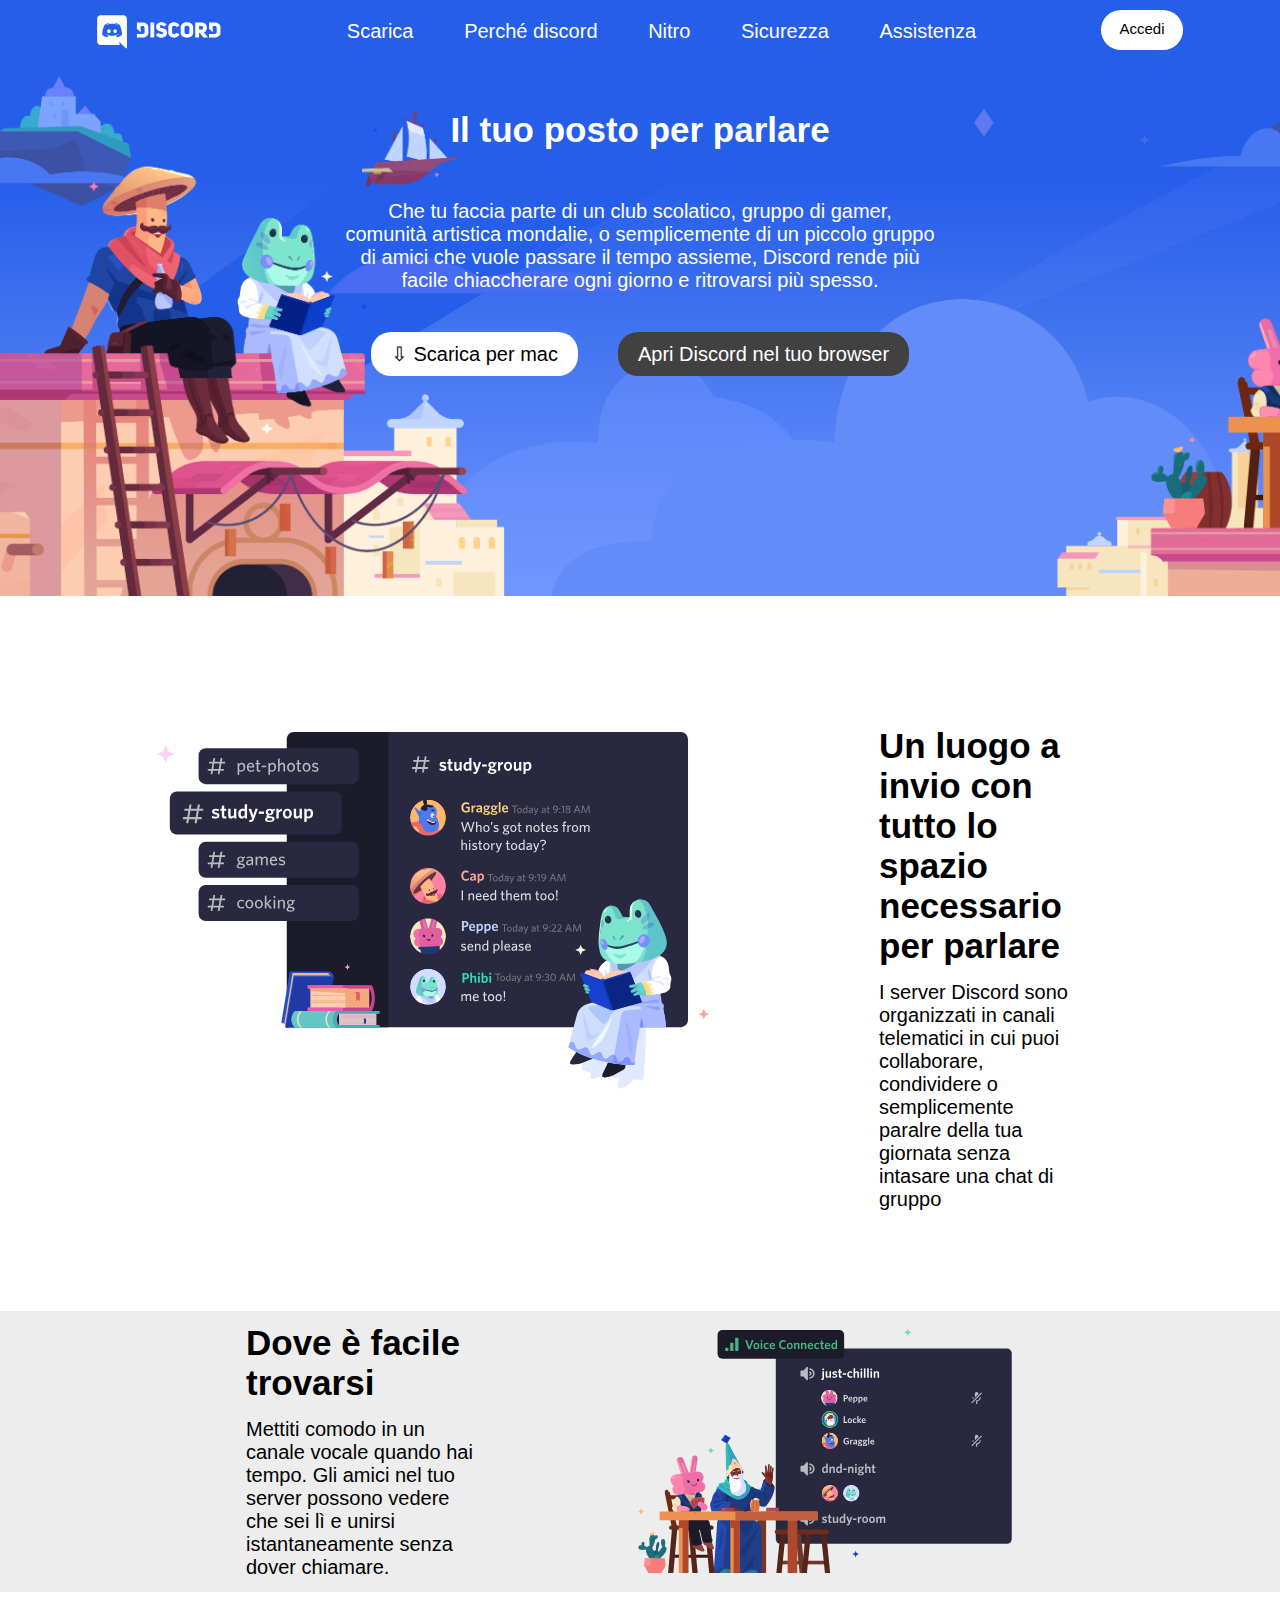
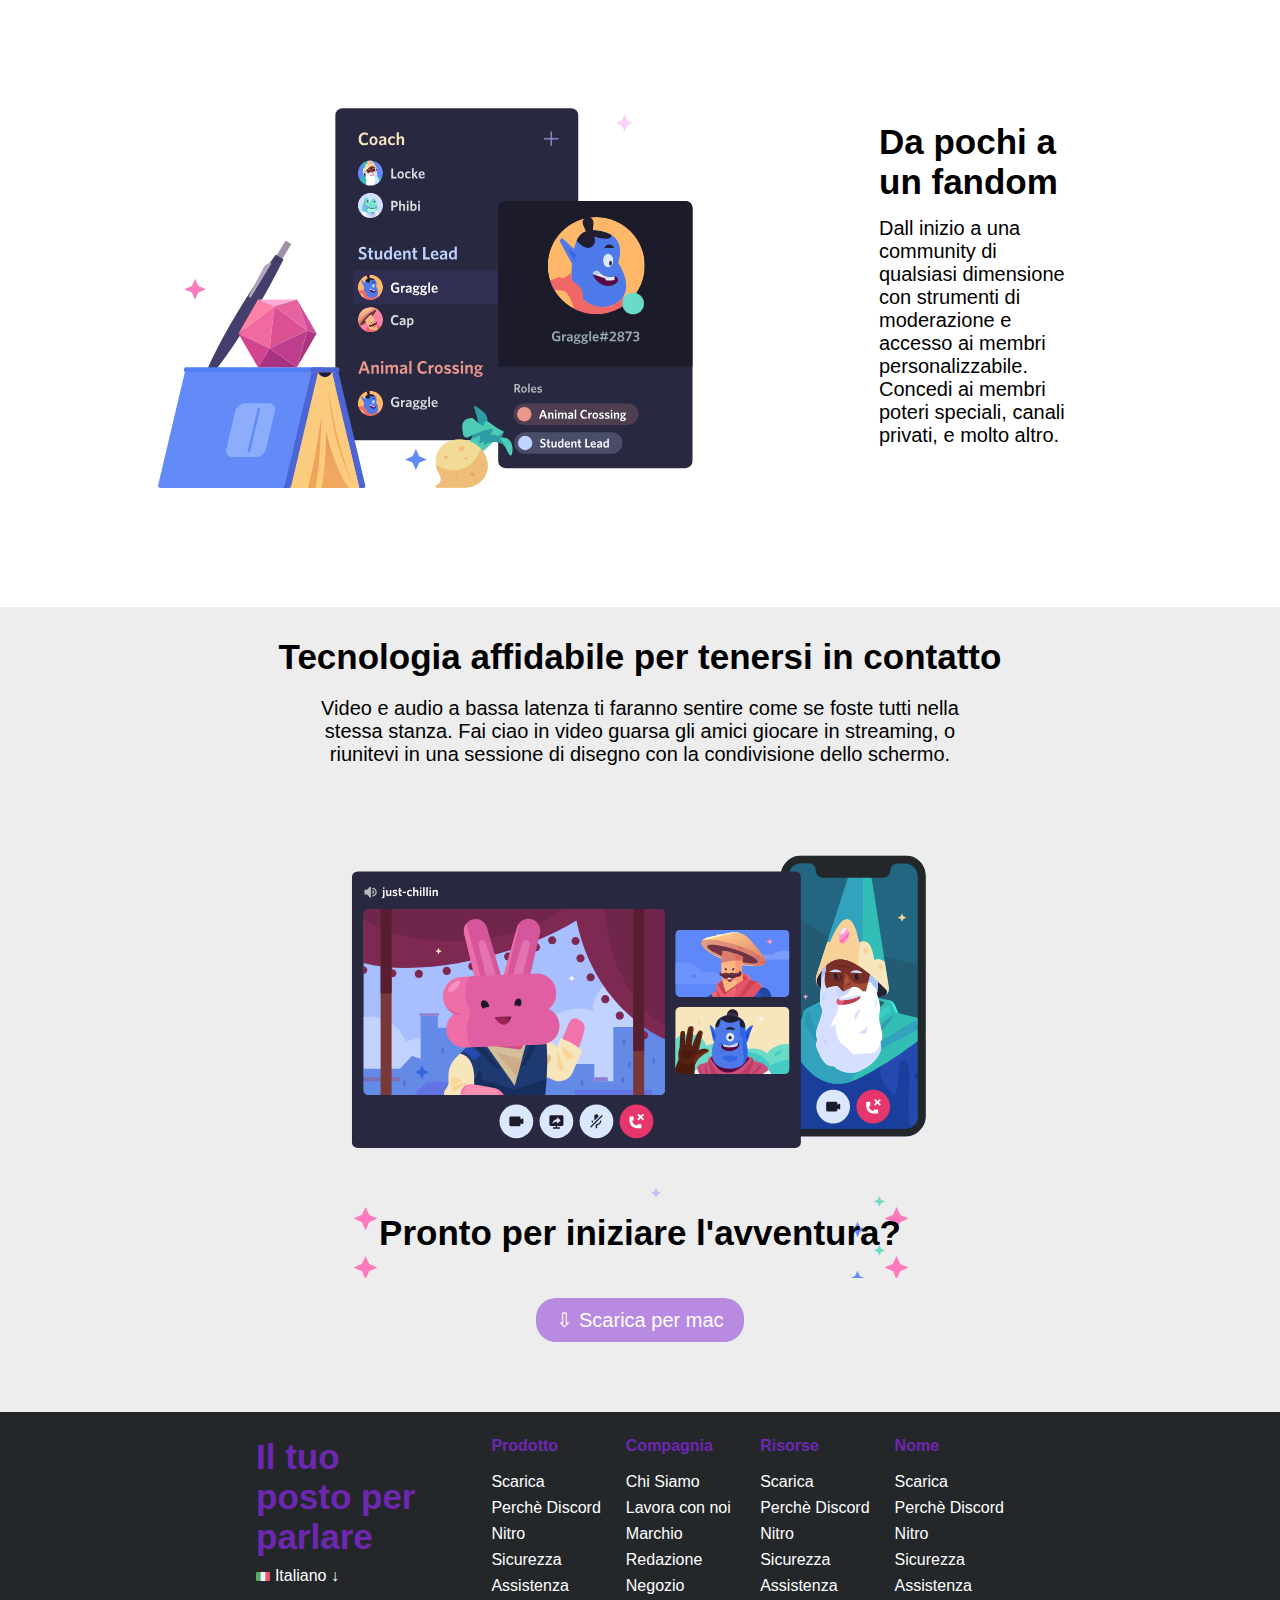
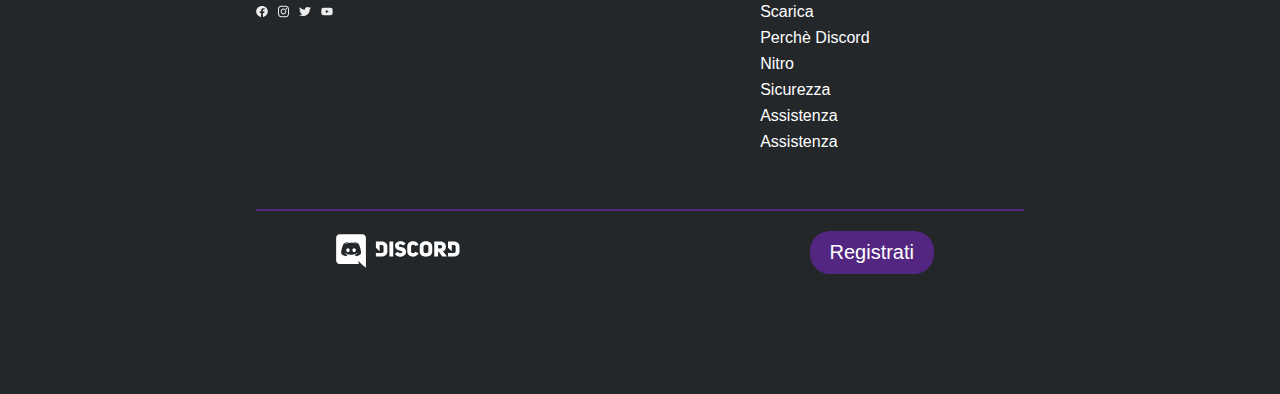
==== commit b063ca07: "Corretti: dimensione di p, colore del loghi social. caricata cartella img del bonus." ====
--- a/index.html
+++ b/index.html
@@ -4,9 +4,9 @@
         <meta charset="UTF-8">
         <meta http-equiv="X-UA-Compatible" content="IE=edge">
         <meta name="viewport" content="width=device-width, initial-scale=1.0">
-        <link href="http://fonts.cdnfonts.com/css/whitney-2" rel="stylesheet">
+        <link href="http://fonts.cdnfonts.com/css/whitney-2?styles=68522,68521" rel="stylesheet">
         <link rel="stylesheet" href="./css/style.css">
-        <title>Esercizio:  htmlcss-discord</title>
+        <title>Esercizio: htmlcss-discord </title>
     </head>
     <body>
 
@@ -70,7 +70,7 @@
             <!-- Terza section -->
 
             <section class="row-gray">
-                <div class="gray-container  margin-top-bottom-100">
+                <div class="gray-container">
                     <div class="third-section-col margin-righ-100">
                         <h3>Dove è facile trovarsi</h3>
                         <p class="margin-top-15 p-section-two">Mettiti comodo in un canale vocale quando hai tempo. Gli amici nel tuo server possono vedere che sei lì e unirsi istantaneamente senza dover chiamare. </p>
@@ -99,7 +99,7 @@
 
               <section >
                 <div class="fuor-section-container ">
-                    <h3 class="margin-top-30">Tecnologia affidabile per tenersi in contatto</h3>
+                    <h3 class="margin-top-30 ">Tecnologia affidabile per tenersi in contatto</h3>
                     <p class=" p-section-two p-ultimate ">Video e audio a bassa latenza ti faranno sentire come se foste tutti nella stessa stanza. Fai ciao in video guarsa gli amici giocare in streaming, o riunitevi in una sessione di disegno con la condivisione dello schermo.</p>
                     <div class="four-section-col ">
                         <img class="img-item-big" src="./img/item4-big.svg" alt="">
@@ -124,11 +124,8 @@
                                     <img class="social-logo" src="./img/facebook.svg" alt="">
                                     <img class="social-logo" src="./img/instagram.svg" alt="">
                                     <img class="social-logo" src="./img/twitter.svg" alt="">
-                                    <img class="social-logo" src="./img/youtube.svg" alt="">
-                                    
-                                </div>
-
-                                
+                                    <img class="social-logo" src="./img/youtube.svg" alt="">                      
+                                </div>                                
                             </div>
                             <div class="footer-col">
                                 <ul class="unordered-list-footer">
--- a/css/style.css
+++ b/css/style.css
@@ -103,8 +103,8 @@
 
 .accedi{
     font-size: 15px;
-    border-radius: 15px;
-    padding: 10px 8px 8px 8px;
+    border-radius: 20px;
+    padding: 10px 18px 10px 18px;
     color: black;
     background-color: white;
 }
@@ -117,6 +117,7 @@
     justify-content: space-around;
     align-items: center;
     height: 100%;
+    padding-top: 10px;
 }
 
 
@@ -197,13 +198,13 @@
 }
 
 .p-section-two{
-    font-size: 15px;
+    font-size: 20px;
 }
 
 /* Terza section */
 
 .gray-container{
-    background-color: lightgray;
+    background-color: rgb(237, 237, 237);
     display: flex;
     width: 100%;
     justify-content: center;
@@ -225,11 +226,12 @@
     margin: 20px 0px 50px 0px;
 }
 
+
 /* Quarta section */
 
 .fuor-section-container{
    
-    background-color: rgb(239, 233, 233);
+    background-color: rgb(237, 237, 237);
     display: flex;
     width: 100%;
     justify-content: center;
@@ -249,7 +251,7 @@
     width: 80%;
 }
 
-/* Quinta section */
+/* Footer */
 
 .footer-container{
     display: flex;
@@ -299,15 +301,15 @@
 .social{
     display: flex;
     color: white;
-    width: 15%;
+    width: 12%;
 }
 
 .social-logo{
-    padding: 20px 10px 0px 10px;
+    padding: 20px 10px 0px 0px;
+    filter: invert(98%) sepia(1%) saturate(36%) hue-rotate(105deg) brightness(113%) contrast(86%);
     
 }
 
-/* Footer */
 
 .unordered-list-footer{
     list-style-type: none;
